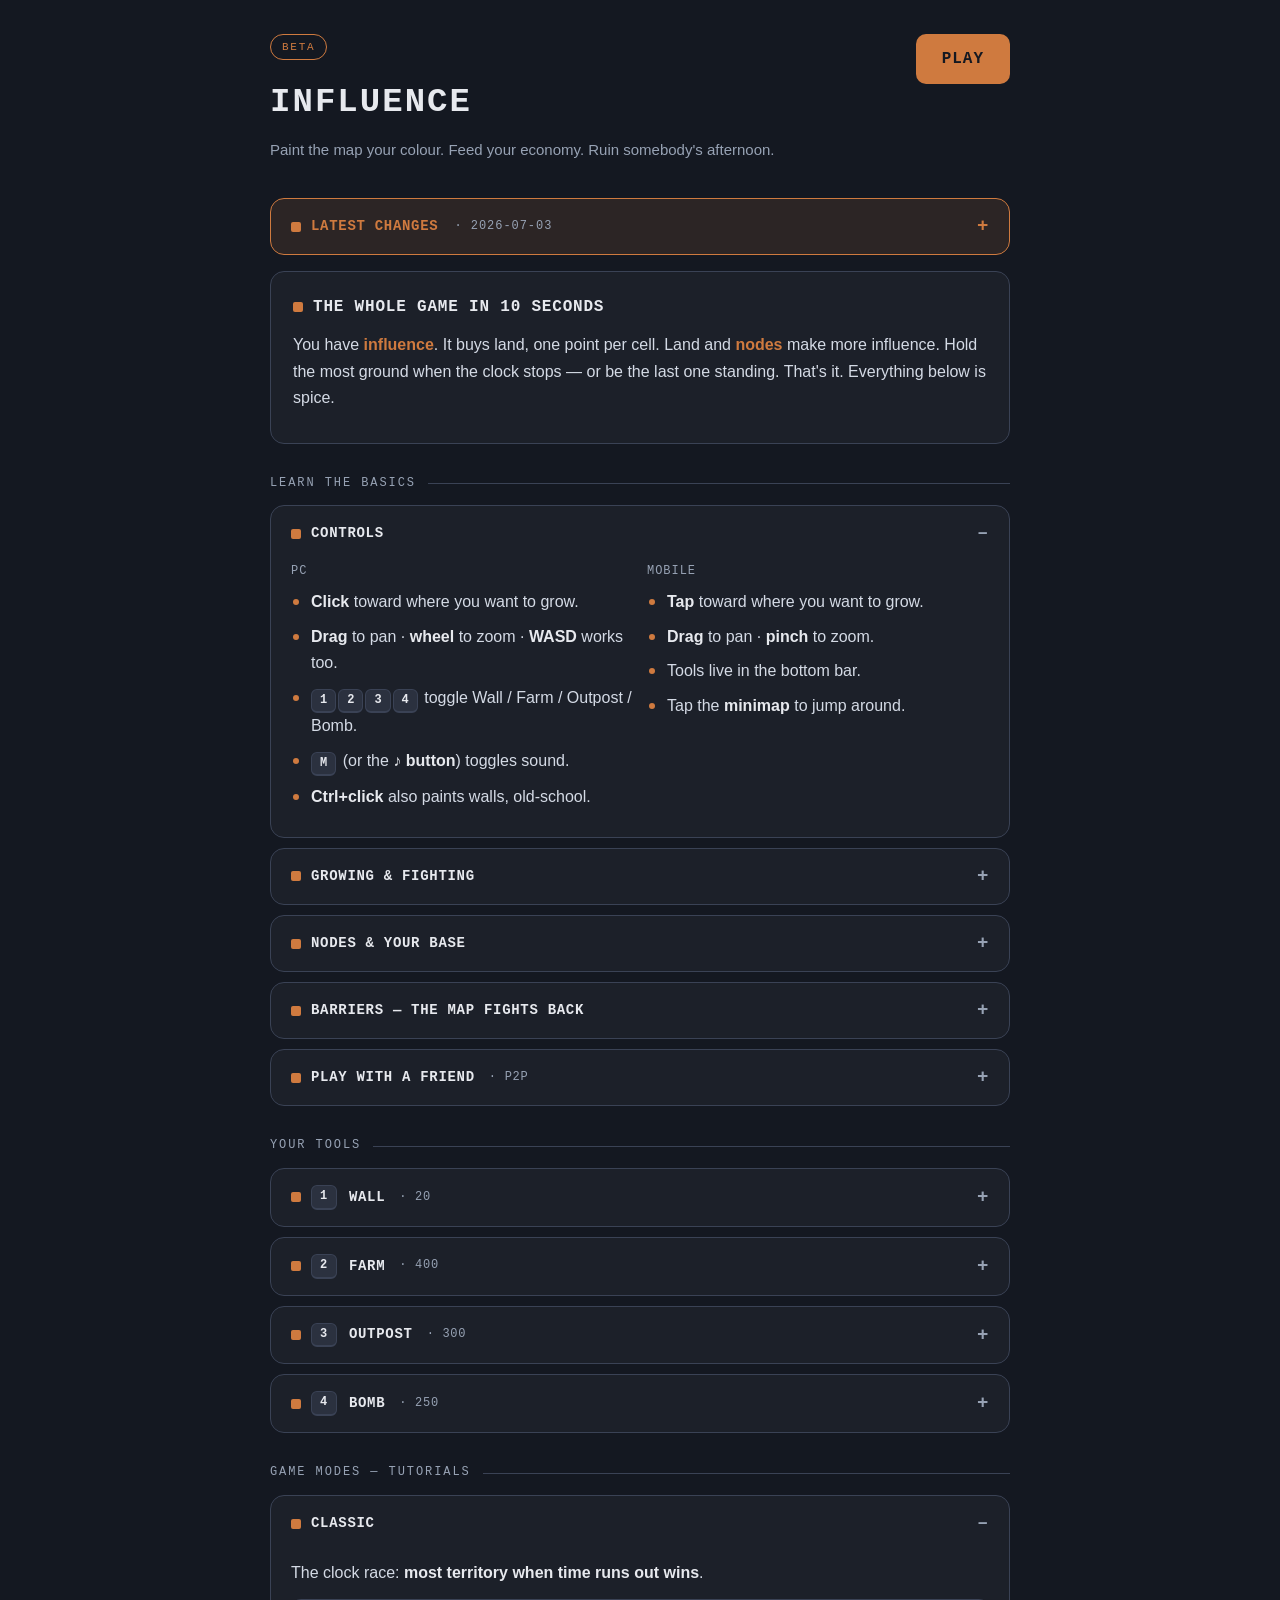
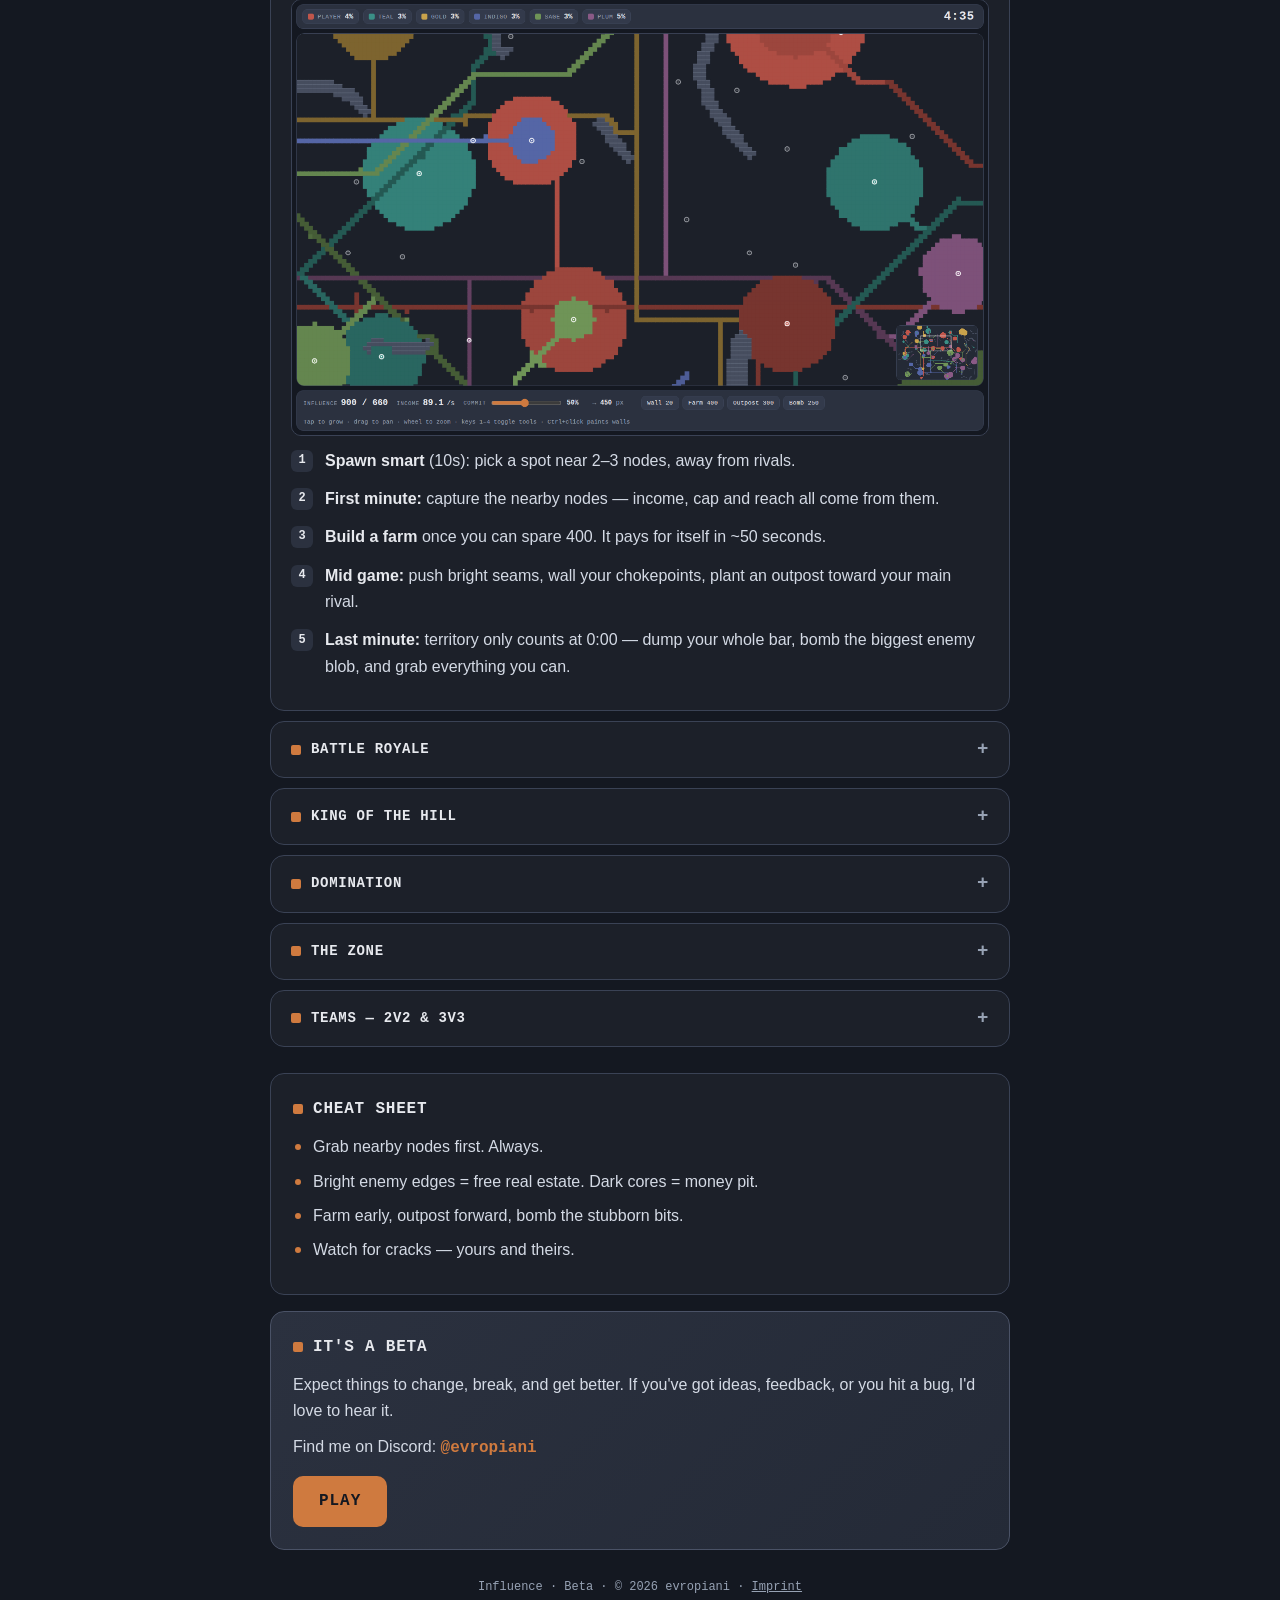
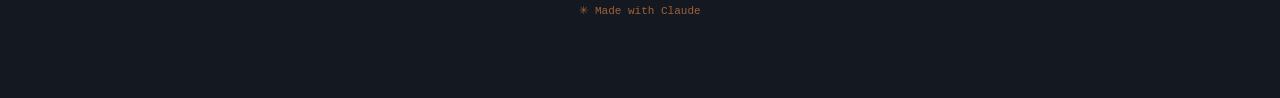
==== index.html @ 031a7deb "Add peer-to-peer multiplayer for friend matches Two humans in one match, plus bots. Raw WebRTC DataC" ====
<!DOCTYPE html>
<html lang="en">
<head>
<meta charset="UTF-8">
<meta name="viewport" content="width=device-width, initial-scale=1.0">
<link rel="icon" type="image/svg+xml" href="favicon.svg">
<title>Influence — How to Play</title>
<style>
  :root{
    --bg:#141821;--card:#1c2029;--panel:#2b313f;--line:#3a4255;
    --ink:#e7e9ee;--muted:#97a2b4;--accent:#cf7a3f;
    --mono:ui-monospace,"SF Mono","Cascadia Mono",Menlo,Consolas,monospace;
    --sans:-apple-system,BlinkMacSystemFont,"Segoe UI",Roboto,Helvetica,Arial,sans-serif;
  }
  *{box-sizing:border-box;margin:0;padding:0}
  body{background:var(--bg);color:var(--ink);font-family:var(--sans);line-height:1.65;
    -webkit-font-smoothing:antialiased;padding:32px 18px 80px}
  .wrap{max-width:740px;margin:0 auto}

  header{margin-bottom:26px;display:flex;align-items:flex-start;justify-content:space-between;gap:16px;flex-wrap:wrap}
  header a.play{margin-top:2px}
  .badge{display:inline-block;font-family:var(--mono);font-size:11px;letter-spacing:.16em;text-transform:uppercase;
    color:var(--accent);border:1px solid var(--accent);border-radius:20px;padding:3px 11px;margin-bottom:14px}
  h1{font-family:var(--mono);font-size:34px;font-weight:800;letter-spacing:.06em;text-transform:uppercase}
  .tag{color:var(--muted);font-size:15px;margin-top:8px}

  section{background:var(--card);border:1px solid var(--line);border-radius:14px;padding:22px 22px;margin-bottom:16px}
  h2{font-family:var(--mono);font-size:16px;letter-spacing:.05em;text-transform:uppercase;margin-bottom:12px;
    display:flex;align-items:center;gap:10px}
  h2::before{content:"";width:10px;height:10px;border-radius:2px;background:var(--accent);flex:none}
  p{color:#d4dae5;margin:9px 0}
  p.lead{font-size:16px}
  b{color:var(--ink);font-weight:600}
  .accent{color:var(--accent);font-weight:600}

  ul{list-style:none;margin:8px 0}
  li{position:relative;padding-left:20px;margin:8px 0;color:#d4dae5}
  li::before{content:"";position:absolute;left:2px;top:10px;width:6px;height:6px;border-radius:50%;background:var(--accent)}
  ol.steps{counter-reset:s;list-style:none;margin:8px 0}
  .steps li{padding-left:34px;margin:12px 0}
  .steps li::before{counter-increment:s;content:counter(s);top:2px;left:0;width:22px;height:22px;border-radius:6px;
    background:var(--panel);color:var(--ink);font-family:var(--mono);font-size:12px;font-weight:700;
    display:flex;align-items:center;justify-content:center}

  .kbd{display:inline-block;font-family:var(--mono);font-size:12px;font-weight:700;color:var(--ink);
    background:var(--panel);border:1px solid var(--line);border-bottom-width:2px;border-radius:6px;
    padding:1px 8px;margin-right:2px;vertical-align:baseline}

  .cat{font-family:var(--mono);font-size:12px;letter-spacing:.16em;text-transform:uppercase;color:var(--muted);
    margin:30px 0 12px;display:flex;align-items:center;gap:12px}
  .cat::after{content:"";flex:1;height:1px;background:var(--line)}

  details.acc{background:var(--card);border:1px solid var(--line);border-radius:14px;margin-bottom:10px}
  details.acc summary{cursor:pointer;list-style:none;display:flex;align-items:center;gap:10px;padding:16px 20px;
    font-family:var(--mono);font-size:14px;letter-spacing:.05em;text-transform:uppercase;font-weight:700;user-select:none}
  details.acc summary::-webkit-details-marker{display:none}
  details.acc summary::before{content:"";width:10px;height:10px;border-radius:2px;background:var(--accent);flex:none}
  details.acc summary .cost{color:var(--muted);font-weight:400;font-size:12px;margin-left:4px}
  details.acc summary::after{content:"+";margin-left:auto;color:var(--muted);font-size:19px;line-height:1;flex:none}
  details.acc[open] summary::after{content:"–"}
  details.acc summary:hover{color:var(--accent)}
  details.acc .inner{padding:0 20px 18px}
  details.latest{background:rgba(207,122,63,.13);border:1px solid var(--accent);margin-bottom:16px}
  details.latest summary{color:var(--accent)}
  details.latest summary::after{color:var(--accent)}
  details.latest .when{color:var(--muted);font-weight:400;font-size:12px;letter-spacing:.08em;margin-left:6px}
  a.cl{color:var(--accent);font-family:var(--mono);font-size:12px;font-weight:700;text-decoration:none}
  a.cl:hover{text-decoration:underline}

  img.shot{width:100%;border-radius:10px;border:1px solid var(--line);margin:12px 0 4px;display:block}
  .caption{font-size:12px;color:var(--muted);margin:4px 0 8px;font-family:var(--mono)}

  .two{display:grid;grid-template-columns:1fr 1fr;gap:14px}
  .sub{font-family:var(--mono);font-size:12px;letter-spacing:.08em;text-transform:uppercase;color:var(--muted);margin-bottom:6px}
  @media (max-width:560px){ .two{grid-template-columns:1fr} h1{font-size:26px} }

  .swatches{display:flex;gap:16px;flex-wrap:wrap;margin:12px 0 4px}
  .demo{display:flex;align-items:center;gap:10px}
  .box{width:34px;height:34px;border-radius:6px;border:1px solid rgba(255,255,255,.15)}
  .demo .t{font-size:13px}.demo .t small{display:block;color:var(--muted);font-size:11px}

  .node{width:20px;height:20px;border-radius:50%;display:inline-block;vertical-align:middle;border:2px solid rgba(255,255,255,.85);
    background:radial-gradient(circle,#fff 22%,transparent 24%),#3a8f86}

  .contact{background:linear-gradient(135deg,#2b313f,#242a37);border-color:#4a5266}
  .discord{font-family:var(--mono);color:var(--accent);font-weight:700}
  .discord a {text-decoration: none;color: inherit;}
  a.play{display:inline-block;font-family:var(--mono);font-weight:700;letter-spacing:.06em;text-transform:uppercase;
    text-decoration:none;color:#141821;background:var(--accent);border-radius:10px;padding:12px 26px;margin-top:6px}
  a.play:hover{filter:brightness(1.08)}
  footer{color:var(--muted);font-size:12px;text-align:center;margin-top:28px;font-family:var(--mono)}
  footer a{color:var(--muted)} footer a:hover{color:var(--ink)}
  .mwc{color:var(--accent);opacity:.75;font-size:11px;margin-top:5px}
</style>
</head>
<body>
<div class="wrap">
  <header>
    <div>
      <div class="badge">Beta</div>
      <h1>Influence</h1>
      <p class="tag">Paint the map your colour. Feed your economy. Ruin somebody's afternoon.</p>
    </div>
    <a class="play" href="influence.html">Play</a>
  </header>

  <details class="acc latest">
    <summary>Latest changes <span class="when">· 2026-07-03</span></summary>
    <div class="inner">
      <ul>
        <li><b>Play with a friend:</b> P2P multiplayer — host shares an invite code, friend replies with theirs, and you're in the same match (plus bots). No server, no accounts.</li>
        <li><b>New mode — King Of The Hill:</b> a <b>golden zone</b> at the map's center — own more than half of it for <b>60 cumulative seconds</b> to win.</li>
        <li><b>New mode — Domination:</b> no clock, first player to <b>75% of the map</b> wins. Bombs recharge in 5s, farms pay +250, outposts fire every 6s.</li>
        <li><b>Sound is in:</b> ambient menu music and effects for expanding, bombs, wall cracks and breaks, captures, zone alarms and more — all synthesized live, no downloads. Toggle with <span class="kbd">M</span> or the ♪ button.</li>
        <li><b>Bomb fixed:</b> craters now <b>burn for 10 seconds</b> — visible scorched ground the bombed player can't instantly flood back into. You can, though. Bomb, then pour in.</li>
        <li>The "Full changelog" link below now stays on this site.</li>
      </ul>
      <p style="margin-top:10px"><a class="cl" href="changelog.html">Full changelog →</a></p>
    </div>
  </details>

  <section>
    <h2>The whole game in 10 seconds</h2>
    <p class="lead">You have <span class="accent">influence</span>. It buys land, one point per cell. Land and <span class="accent">nodes</span> make more influence. Hold the most ground when the clock stops — or be the last one standing. That's it. Everything below is spice.</p>
  </section>

  <div class="cat">Learn the basics</div>

  <details class="acc" open>
    <summary>Controls</summary>
    <div class="inner">
      <div class="two">
        <div>
          <div class="sub">PC</div>
          <ul>
            <li><b>Click</b> toward where you want to grow.</li>
            <li><b>Drag</b> to pan · <b>wheel</b> to zoom · <b>WASD</b> works too.</li>
            <li><span class="kbd">1</span><span class="kbd">2</span><span class="kbd">3</span><span class="kbd">4</span> toggle Wall / Farm / Outpost / Bomb.</li>
            <li><span class="kbd">M</span> (or the <b>♪ button</b>) toggles sound.</li>
            <li><b>Ctrl+click</b> also paints walls, old-school.</li>
          </ul>
        </div>
        <div>
          <div class="sub">Mobile</div>
          <ul>
            <li><b>Tap</b> toward where you want to grow.</li>
            <li><b>Drag</b> to pan · <b>pinch</b> to zoom.</li>
            <li>Tools live in the bottom bar.</li>
            <li>Tap the <b>minimap</b> to jump around.</li>
          </ul>
        </div>
      </div>
    </div>
  </details>

  <details class="acc">
    <summary>Growing &amp; fighting</summary>
    <div class="inner">
      <p>Empty land costs <b>1</b> influence per cell. Enemy land costs more the longer they've held it:</p>
      <div class="swatches">
        <div class="demo"><span class="box" style="background:#3a8f86"></span><span class="t">Bright<small>fresh · soft · cheap</small></span></div>
        <div class="demo"><span class="box" style="background:#245953"></span><span class="t">Dark<small>dug in · tough · pricey</small></span></div>
      </div>
      <p>The <b>Commit slider</b> sets how hard each tap swings — low for careful pokes, high to throw everything at one push.</p>
      <p>Hit the <span class="accent">bright seams</span>, don't grind into dark cores. And pushing far from your nodes costs extra — capture your way forward instead of lunging across the map.</p>
    </div>
  </details>

  <details class="acc">
    <summary>Nodes &amp; your base</summary>
    <div class="inner">
      <p><span class="node"></span> Nodes are the ringed dots on the map. Grow over one to capture it. Each node pays you influence, raises your <b>cap</b>, and extends how far you can push cheaply. Stealing an enemy's node pays a <span class="accent">fat bonus</span> and starves them.</p>
      <p>The <b>star</b> is your base. Lose it and your income drops <span class="accent">30%</span>. To rebuild: fully entrench a node (it'll glow), tap it, pay <span class="accent">300</span>. Back in business.</p>
    </div>
  </details>

  <details class="acc">
    <summary>Barriers — the map fights back</summary>
    <div class="inner">
      <p>Grey <b>rock barriers</b> carve up the map — you can't own them or cross them, so armies flow around like water. New barriers keep forming <b>mid-round</b>. A lane that's open now might not stay open. Plan accordingly.</p>
    </div>
  </details>

  <details class="acc">
    <summary>Play with a friend <span class="cost">· P2P</span></summary>
    <div class="inner">
      <p>Two humans, one match — plus as many bots as you like. Your browsers connect <b>directly to each other</b> (peer-to-peer); there's no server and no account. You just swap two codes once, over any chat app.</p>
      <ol class="steps">
        <li><b>Host:</b> on the start screen, press <b>Host</b> under "Play with a friend". An <b>invite code</b> appears — copy it and send it to your friend (WhatsApp, Discord, anything).</li>
        <li><b>Friend:</b> press <b>Join</b>, paste the invite code, press <b>Connect</b>. A <b>reply code</b> appears — send that back to the host.</li>
        <li><b>Host:</b> paste the reply code and press <b>Connect</b>. You'll both see "connected".</li>
        <li><b>Host</b> picks the mode, difficulty and bot count, then presses <b>Start</b> — the match begins for both of you. You each pick your own spawn.</li>
        <li>Play as normal — expand, wall, build, bomb. After the round, the host presses <b>Play again</b> to rematch without reconnecting.</li>
      </ol>
      <p class="caption">The codes are long — that's normal, send the whole thing. Works on most home networks; some strict corporate/mobile networks can block direct connections. Teams mode isn't available with a friend yet.</p>
    </div>
  </details>

  <div class="cat">Your tools</div>

  <details class="acc">
    <summary><span class="kbd">1</span> Wall <span class="cost">· 20</span></summary>
    <div class="inner">
      <p>A wall has <span class="accent">25 durability</span>. Attackers must chip through it before they can take the cell — every point of influence they throw at it knocks off a point of durability, and the damage shows as <b>cracks</b>.</p>
      <img class="shot" src="screenshots/wall.png" alt="Wall line showing crack progression from intact to nearly broken" loading="lazy">
      <p class="caption">Top walls: fresh. Bottom walls: one hit from crumbling.</p>
      <ol class="steps">
        <li>Press <span class="kbd">1</span> (or hold <b>Ctrl</b>) and click cells inside your territory to paint walls.</li>
        <li>Wall the <b>chokepoints</b> — gaps between barriers, the ring around your base and farms. Don't wall everything; 20 each adds up.</li>
        <li>Watch for cracks on your own walls and re-wall behind them before they break.</li>
      </ol>
    </div>
  </details>

  <details class="acc">
    <summary><span class="kbd">2</span> Farm <span class="cost">· 400</span></summary>
    <div class="inner">
      <p>Pays <span class="accent">+120 influence every 15s</span> and raises your influence cap by 40. It pays for itself in under a minute — the earlier you build it, the more it prints.</p>
      <img class="shot" src="screenshots/farm.png" alt="A farm built inside friendly territory near the base" loading="lazy">
      <ol class="steps">
        <li>Press <span class="kbd">2</span>, then click a cell <b>deep inside</b> your territory.</li>
        <li>Build the first one as soon as you can spare 400 without stalling your expansion.</li>
        <li>Protect it — if the cell is captured, bombed or crushed, the farm is gone.</li>
      </ol>
    </div>
  </details>

  <details class="acc">
    <summary><span class="kbd">3</span> Outpost <span class="cost">· 300</span></summary>
    <div class="inner">
      <p>Every 12 seconds it claims up to <span class="accent">40 cells</span> around itself, <b>preferring enemy land</b>, leaving a defended beachhead and softening nearby entrenchment. It's also a <b>forward supply point</b>: you can expand (and bomb) cheaply around it, the same as around a node.</p>
      <img class="shot" src="screenshots/outpost.png" alt="An outpost at the frontier splashing captured cells into enemy territory" loading="lazy">
      <p class="caption">The triangle is the outpost — see the red splash chewing into teal land.</p>
      <ol class="steps">
        <li>Press <span class="kbd">3</span>, then click a cell <b>at your frontier</b>, facing the enemy.</li>
        <li>Let it grind: it erodes their dark, entrenched cells that would cost you a fortune to take by hand.</li>
        <li>Chain outposts forward to extend your reach across the map.</li>
      </ol>
    </div>
  </details>

  <details class="acc">
    <summary><span class="kbd">4</span> Bomb <span class="cost">· 250</span></summary>
    <div class="inner">
      <p>An aimed strike. Blasts a crater out of enemy territory — their cells, walls and buildings are wiped (nodes survive). Works anywhere <b>within your supply range</b>, on a <span class="accent">25s cooldown</span>. The crater <b>burns for 10 seconds</b>: the player you hit can't take it back while it's scorched, but <b>you can</b> — bomb, then pour in.</p>
      <img class="shot" src="screenshots/bomb.png" alt="Aiming reticle of a bomb hovering over enemy territory" loading="lazy">
      <p class="caption">Orange ring = valid target. Red ring = out of range or still recharging.</p>
      <ol class="steps">
        <li>Press <span class="kbd">4</span> — a reticle follows your cursor.</li>
        <li>Aim at a <b>dark, dug-in blob</b> or a farm cluster and click. The crater is neutral ground: cheap to walk into.</li>
        <li>Outposts extend your supply range — an outpost + bomb combo reaches deep behind enemy lines.</li>
      </ol>
    </div>
  </details>

  <div class="cat">Game modes — tutorials</div>

  <details class="acc" open>
    <summary>Classic</summary>
    <div class="inner">
      <p>The clock race: <b>most territory when time runs out wins</b>.</p>
      <img class="shot" src="screenshots/gameplay.png" alt="Classic mode: territories colliding around rock barriers" loading="lazy">
      <ol class="steps">
        <li><b>Spawn smart</b> (10s): pick a spot near 2–3 nodes, away from rivals.</li>
        <li><b>First minute:</b> capture the nearby nodes — income, cap and reach all come from them.</li>
        <li><b>Build a farm</b> once you can spare 400. It pays for itself in ~50 seconds.</li>
        <li><b>Mid game:</b> push bright seams, wall your chokepoints, plant an outpost toward your main rival.</li>
        <li><b>Last minute:</b> territory only counts at 0:00 — dump your whole bar, bomb the biggest enemy blob, and grab everything you can.</li>
      </ol>
    </div>
  </details>

  <details class="acc">
    <summary>Battle Royale</summary>
    <div class="inner">
      <p>No clock. <b>Lose all your land and you're out — last one standing wins.</b></p>
      <img class="shot" src="screenshots/royale.png" alt="Battle royale: eliminated players shown greyed out in the scoreboard" loading="lazy">
      <p class="caption">Greyed-out names in the scoreboard are already eliminated.</p>
      <ol class="steps">
        <li><b>Survive first, win later.</b> You can't be voted out of a clock — only starved to zero cells. Don't overextend early.</li>
        <li>Spawn away from the crowd and let the bots maul each other.</li>
        <li>Build a tight economy: nodes, farms, and walls around your core.</li>
        <li>Strike players who just lost a fight — their fresh land is bright and cheap.</li>
        <li>When someone's eliminated, their leftover ground is free real estate. Snowball it.</li>
      </ol>
    </div>
  </details>

  <details class="acc">
    <summary>King Of The Hill</summary>
    <div class="inner">
      <p>One <span class="accent">golden zone</span> in the middle of the map. Own <b>more than half of it</b> and your hold-timer ticks up — <b>60 cumulative seconds wins</b>. Everyone wants the same ground; go get it.</p>
      <img class="shot" src="screenshots/hill.png" alt="King Of The Hill: the golden zone at the map center with players converging" loading="lazy">
      <p class="caption">The dashed gold ring is the hill; the coloured arc around it is the leader's hold progress.</p>
      <ol class="steps">
        <li>The timer is <b>cumulative</b> — getting knocked off the hill pauses your clock, it doesn't reset it. Early pressure is never wasted.</li>
        <li>Don't rush in broke: the hill is poor ground. Grab nearby <b>nodes and a farm</b> first so you can afford the endless fight.</li>
        <li><b>Bomb the hill</b> when an enemy is dug in — the burning crater denies <i>their</i> timer while you move in.</li>
        <li>Wall the approaches on your side; every second an attacker spends chipping is a second you hold.</li>
        <li>Watch the arc around the ring — when someone's colour closes the circle, they win. Gang up on the leader.</li>
      </ol>
    </div>
  </details>

  <details class="acc">
    <summary>Domination</summary>
    <div class="inner">
      <p>A pure race: <b>first player to hold 75% of the map wins</b>. No clock, and everything is turbo-charged — bombs recharge in <span class="accent">5 seconds</span>, farms pay <span class="accent">+250</span>, outposts fire every <span class="accent">6 seconds</span>.</p>
      <img class="shot" src="screenshots/domination.png" alt="Domination: one player snowballing across the map" loading="lazy">
      <ol class="steps">
        <li>Forget careful borders — <b>speed is everything</b>. Grab nodes and drop farms immediately; the boosted payouts snowball fast.</li>
        <li><b>Bomb constantly.</b> At a 5-second cooldown, the bomb is your main weapon, not a special.</li>
        <li>Chain outposts forward — at double speed they chew through enemies while you expand elsewhere.</li>
        <li>Watch the scoreboard percentages: when someone pulls ahead, <b>hit the leader</b>, not your neighbour.</li>
        <li>The race ends the instant anyone touches <span class="accent">75%</span> — don't bank influence you could spend.</li>
      </ol>
    </div>
  </details>

  <details class="acc">
    <summary>The Zone</summary>
    <div class="inner">
      <p>A circular map that <b>collapses five times</b>, two minutes per phase — and never quite toward the middle.</p>
      <img class="shot" src="screenshots/zone.png" alt="The Zone: circular map after the first collapse with the next red ring showing" loading="lazy">
      <p class="caption">Scorched ground outside the circle is gone for good. The red ring is the next safe zone.</p>
      <ol class="steps">
        <li>The <span class="accent">red ring</span> appears <b>20 seconds</b> before each collapse and shows exactly where the map shrinks to.</li>
        <li><b>Crushed nodes are deleted</b> — their income and cap vanish from whoever owns them. Don't build your economy near the edge.</li>
        <li>When the ring appears, <b>move immediately</b>: push territory into the ring, abandon what's outside.</li>
        <li>Getting crushed to zero cells eliminates you, same as royale — the zone kills more players than the players do.</li>
        <li>After the fifth collapse: a <b>60-second final countdown</b> — most ground inside the last circle wins.</li>
      </ol>
    </div>
  </details>

  <details class="acc">
    <summary>Teams — 2v2 &amp; 3v3</summary>
    <div class="inner">
      <p>Bot allies who share <b>your colour</b> against a matched enemy team. <b>Most combined ground wins</b> — or wipe the other team out.</p>
      <img class="shot" src="screenshots/teams.png" alt="3v3 team match: two colour blocks colliding at a frontline" loading="lazy">
      <p class="caption">One colour per team — your allies are literally on your side of the map.</p>
      <ol class="steps">
        <li>Pick <b>2v2</b> or <b>3v3</b> on the start screen (the opponents field is fixed in team play).</li>
        <li><b>You can't hurt teammates</b> — expansion, bombs and outposts all spare them. Push through the gaps they leave.</li>
        <li>Ally nodes and outposts extend <b>your</b> supply range — expanding along your ally's territory lets you strike deep.</li>
        <li>Pincer: split an enemy between you and an ally and eat both flanks at once.</li>
        <li>The result screen scores by <b>team totals</b> — a fed ally wins games too. Don't hog every node.</li>
      </ol>
    </div>
  </details>

  <section style="margin-top:26px">
    <h2>Cheat sheet</h2>
    <ul>
      <li>Grab nearby nodes first. Always.</li>
      <li>Bright enemy edges = free real estate. Dark cores = money pit.</li>
      <li>Farm early, outpost forward, bomb the stubborn bits.</li>
      <li>Watch for cracks — yours and theirs.</li>
    </ul>
  </section>

  <section class="contact">
    <h2>It's a beta</h2>
    <p>Expect things to change, break, and get better. If you've got ideas, feedback, or you hit a bug, I'd love to hear it.</p>
    <p>Find me on Discord: <span class="discord"><a href="https://discord.com/users/319246364246540288/">@evropiani</a></span></p>
    <a class="play" href="influence.html">Play</a>
  </section>

  <footer>Influence · Beta · © 2026 evropiani · <a href="imprint.html">Imprint</a>
    <div class="mwc">✳ Made with Claude</div>
  </footer>
</div>
</body>
</html>
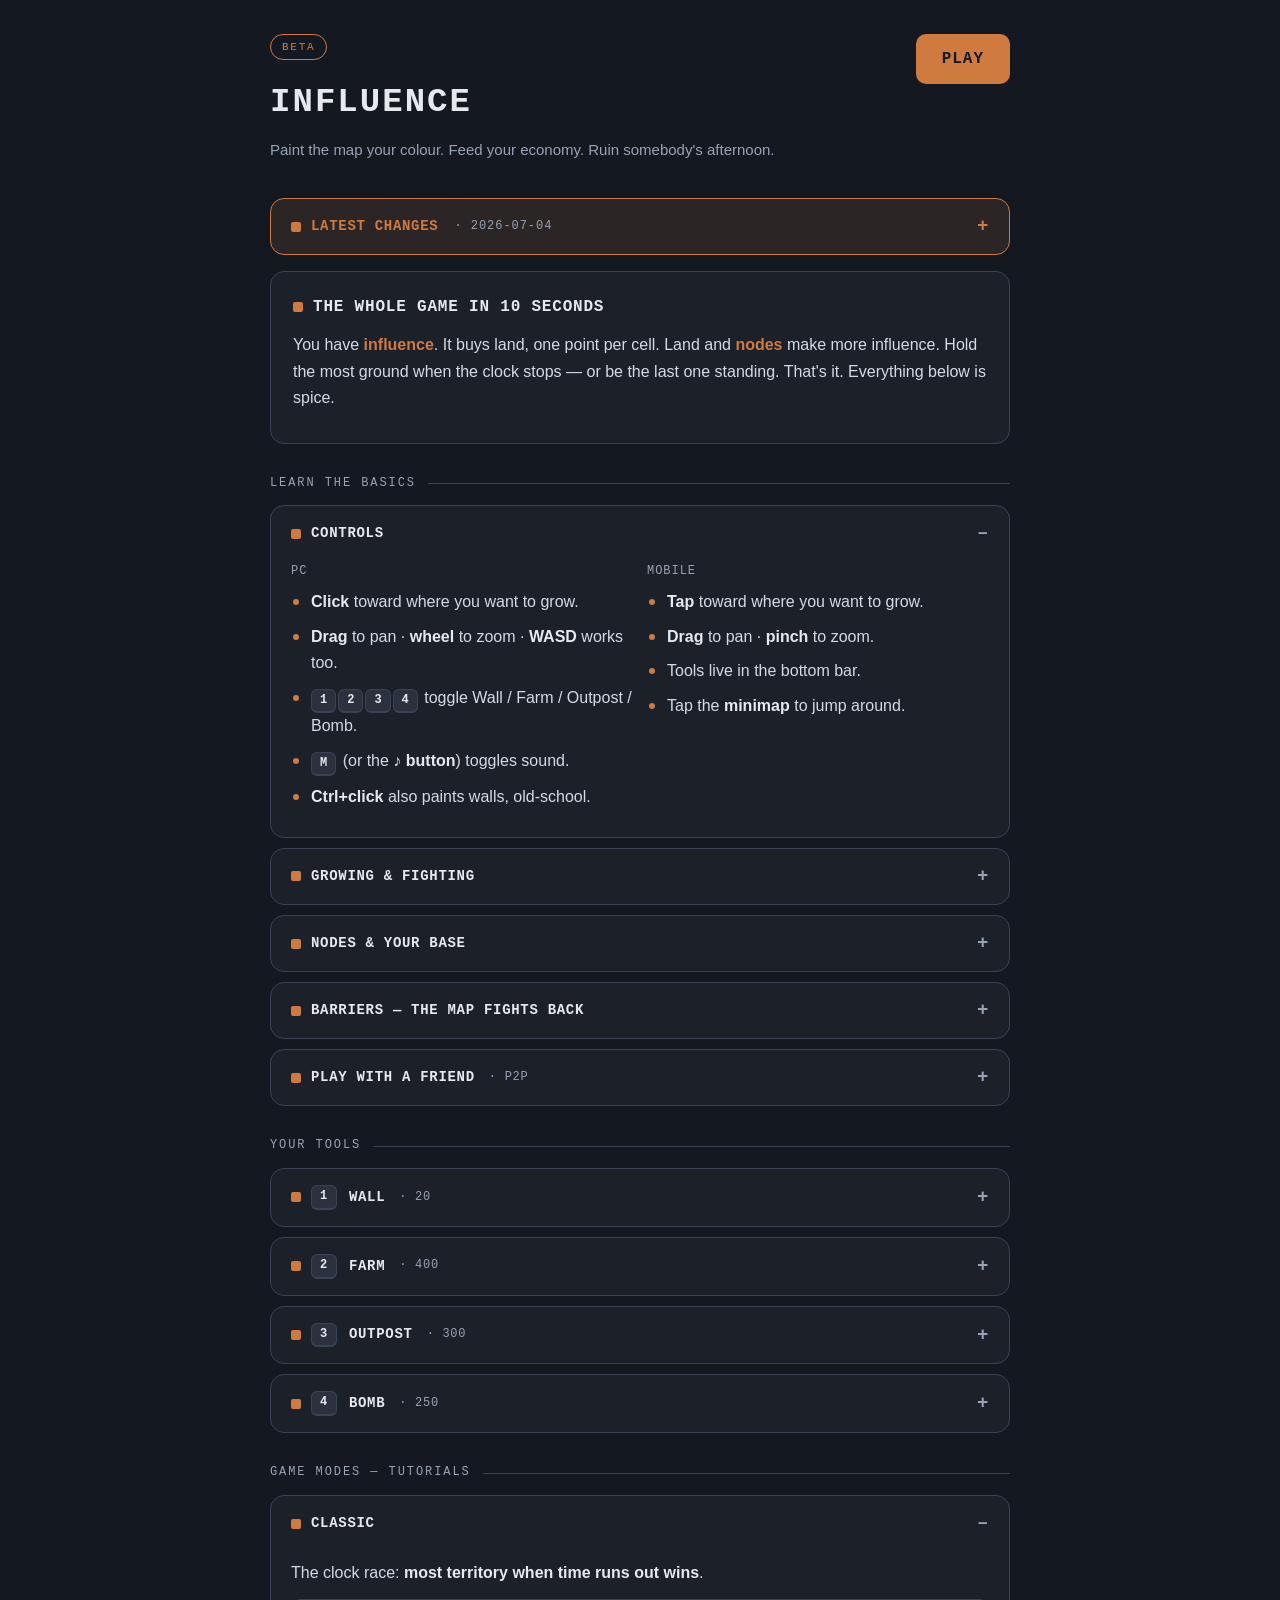
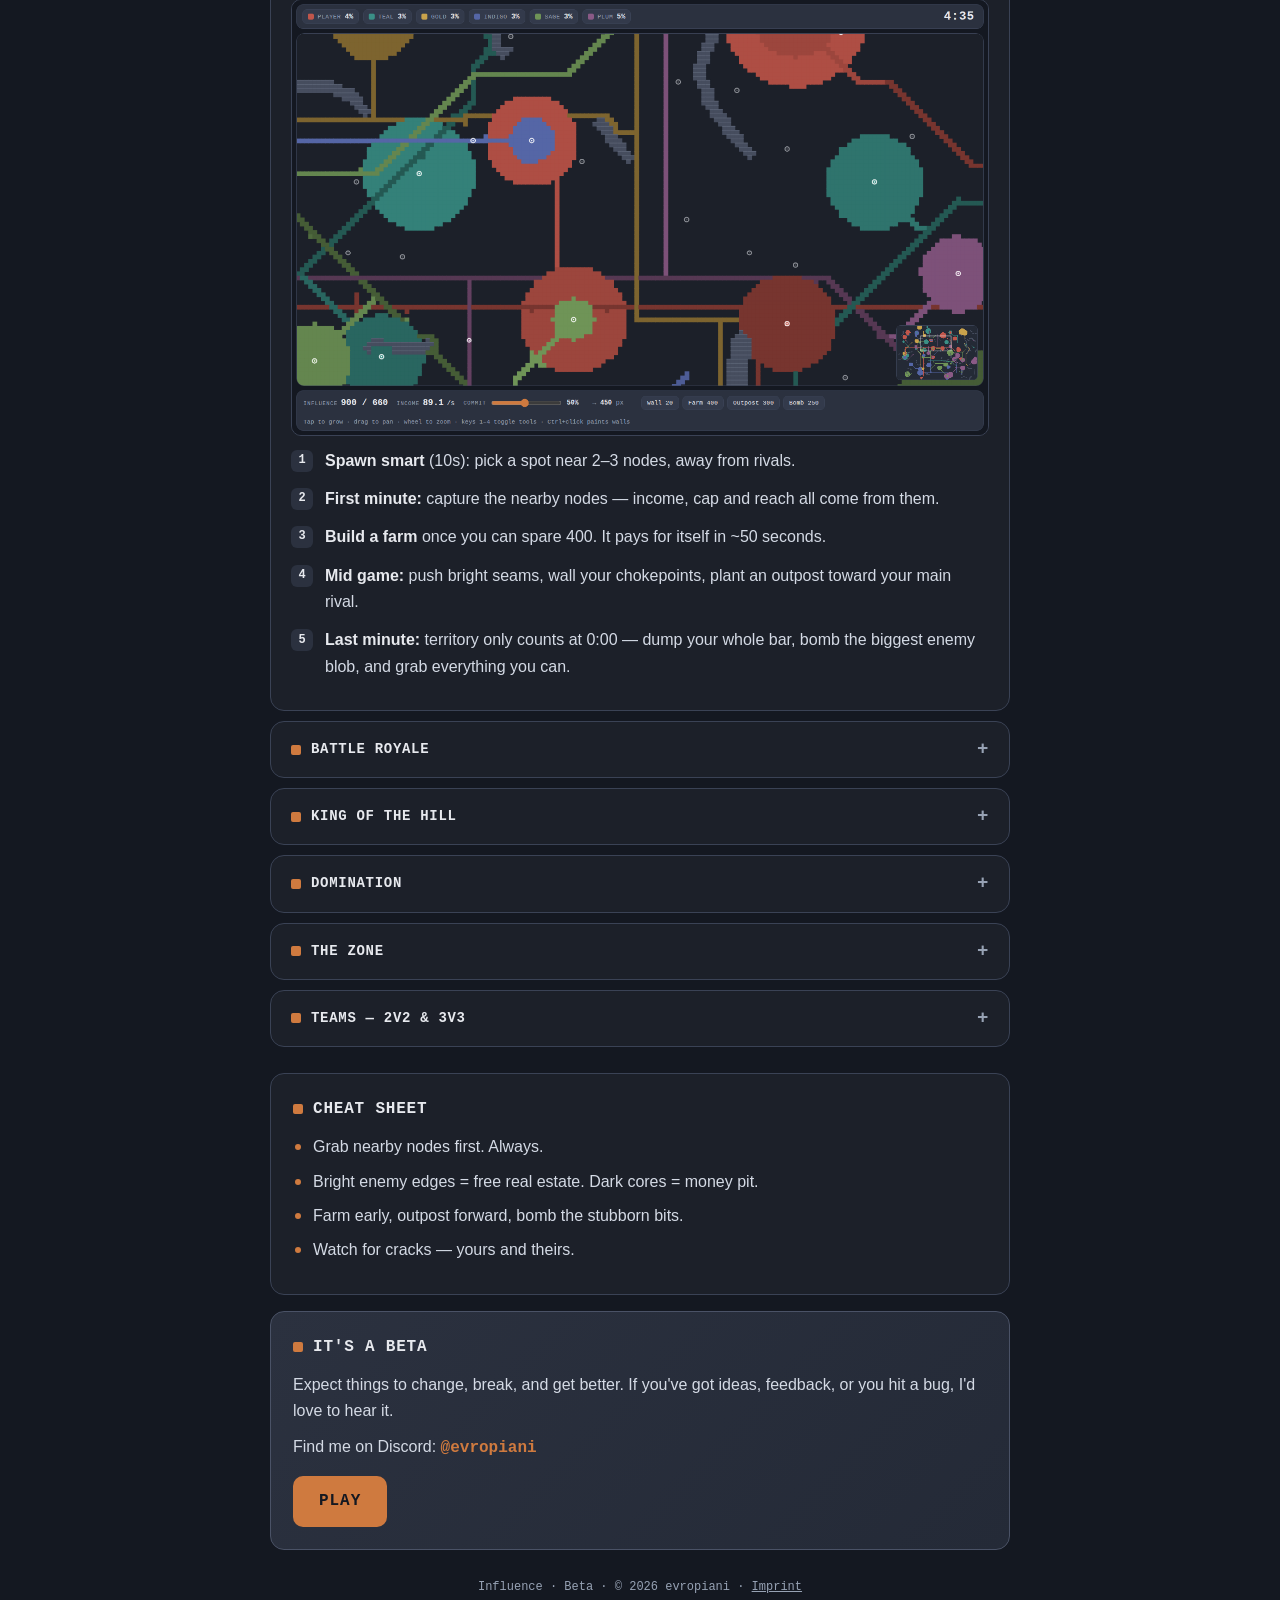
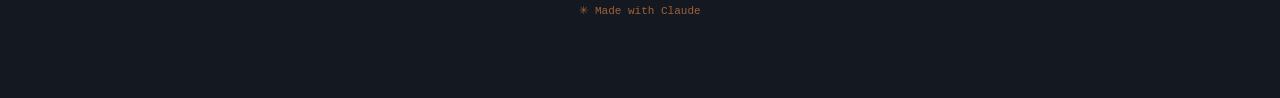
==== commit 3afffd14: "Obfuscate signaling endpoint; shorten invite codes changelog The signaling relay URL is base64-obfus" ====
--- a/index.html
+++ b/index.html
@@ -105,15 +105,10 @@
   </header>
 
   <details class="acc latest">
-    <summary>Latest changes <span class="when">· 2026-07-03</span></summary>
+    <summary>Latest changes <span class="when">· 2026-07-04</span></summary>
     <div class="inner">
       <ul>
-        <li><b>Play with a friend:</b> P2P multiplayer — host shares an invite code, friend replies with theirs, and you're in the same match (plus bots). No server, no accounts.</li>
-        <li><b>New mode — King Of The Hill:</b> a <b>golden zone</b> at the map's center — own more than half of it for <b>60 cumulative seconds</b> to win.</li>
-        <li><b>New mode — Domination:</b> no clock, first player to <b>75% of the map</b> wins. Bombs recharge in 5s, farms pay +250, outposts fire every 6s.</li>
-        <li><b>Sound is in:</b> ambient menu music and effects for expanding, bombs, wall cracks and breaks, captures, zone alarms and more — all synthesized live, no downloads. Toggle with <span class="kbd">M</span> or the ♪ button.</li>
-        <li><b>Bomb fixed:</b> craters now <b>burn for 10 seconds</b> — visible scorched ground the bombed player can't instantly flood back into. You can, though. Bomb, then pour in.</li>
-        <li>The "Full changelog" link below now stays on this site.</li>
+        <li><b>Invite codes shortened to 6 characters:</b> hosting a friend match now gives a short 6-character code your friend just types in (long codes still work as a fallback).</li>
       </ul>
       <p style="margin-top:10px"><a class="cl" href="changelog.html">Full changelog →</a></p>
     </div>
@@ -184,15 +179,15 @@
   <details class="acc">
     <summary>Play with a friend <span class="cost">· P2P</span></summary>
     <div class="inner">
-      <p>Two humans, one match — plus as many bots as you like. Your browsers connect <b>directly to each other</b> (peer-to-peer); there's no server and no account. You just swap two codes once, over any chat app.</p>
+      <p>Up to <b>4 humans</b> in one match (you + 3 friends) — plus as many bots as you like, <b>or none at all</b> for a pure friend fight. Your browsers connect <b>directly to each other</b> (peer-to-peer); there's no server and no account. You just swap two codes per friend, over any chat app.</p>
       <ol class="steps">
         <li><b>Host:</b> on the start screen, press <b>Host</b> under "Play with a friend". An <b>invite code</b> appears — copy it and send it to your friend (WhatsApp, Discord, anything).</li>
         <li><b>Friend:</b> press <b>Join</b>, paste the invite code, press <b>Connect</b>. A <b>reply code</b> appears — send that back to the host.</li>
-        <li><b>Host:</b> paste the reply code and press <b>Connect</b>. You'll both see "connected".</li>
+        <li><b>Host:</b> paste the reply code and press <b>Connect</b>. You'll both see "connected". Want more players? Press <b>Add Player</b> and repeat with the next one (up to 3).</li>
         <li><b>Host</b> picks the mode, difficulty and bot count, then presses <b>Start</b> — the match begins for both of you. You each pick your own spawn.</li>
         <li>Play as normal — expand, wall, build, bomb. After the round, the host presses <b>Play again</b> to rematch without reconnecting.</li>
       </ol>
-      <p class="caption">The codes are long — that's normal, send the whole thing. Works on most home networks; some strict corporate/mobile networks can block direct connections. Teams mode isn't available with a friend yet.</p>
+      <p class="caption">By default the invite/reply codes are long strings — that's normal, send the whole thing. (There's an optional 6-character-code mode if you set up the tiny Google Apps Script relay in <code>signaling.gs</code>; then friends just type one short code.) If two of you pick the same colour, one gets re-coloured automatically. Works on most home networks; some strict corporate/mobile networks can block direct connections. Teams mode isn't available with friends yet.</p>
     </div>
   </details>
 
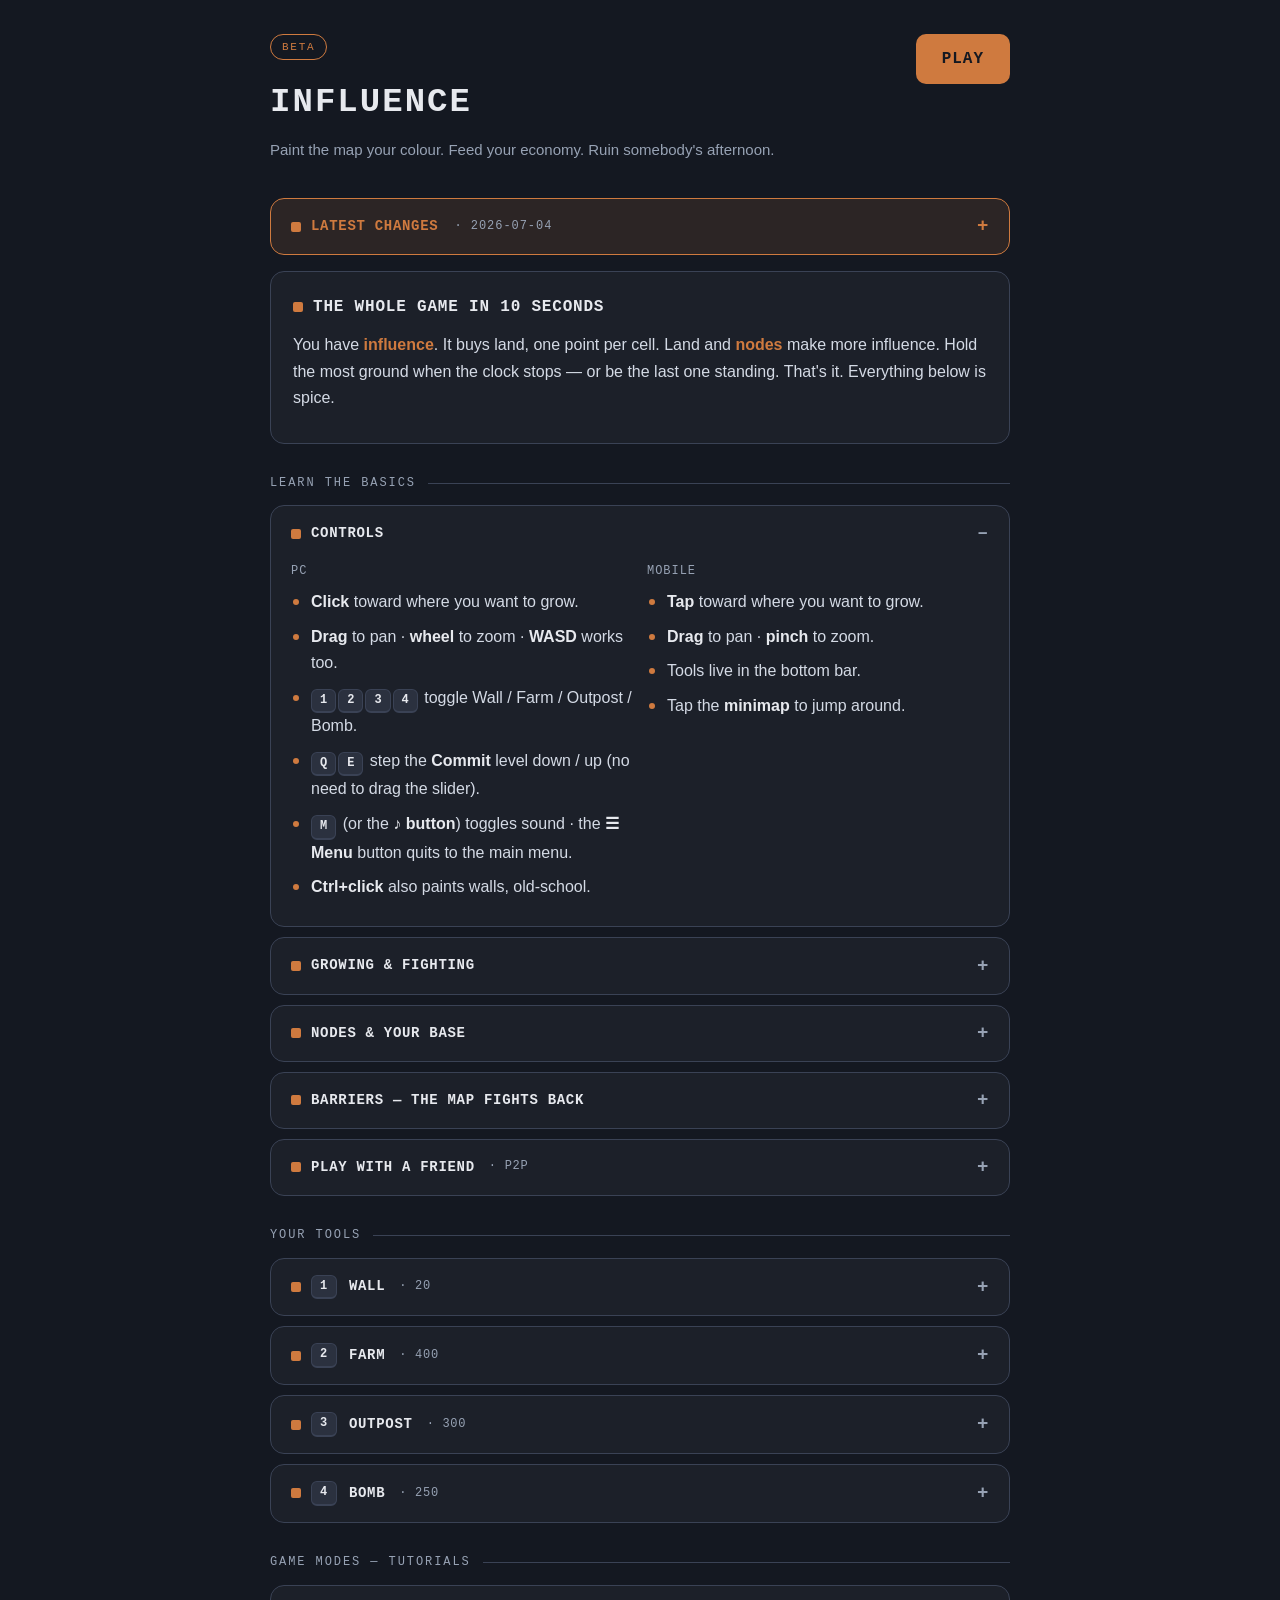
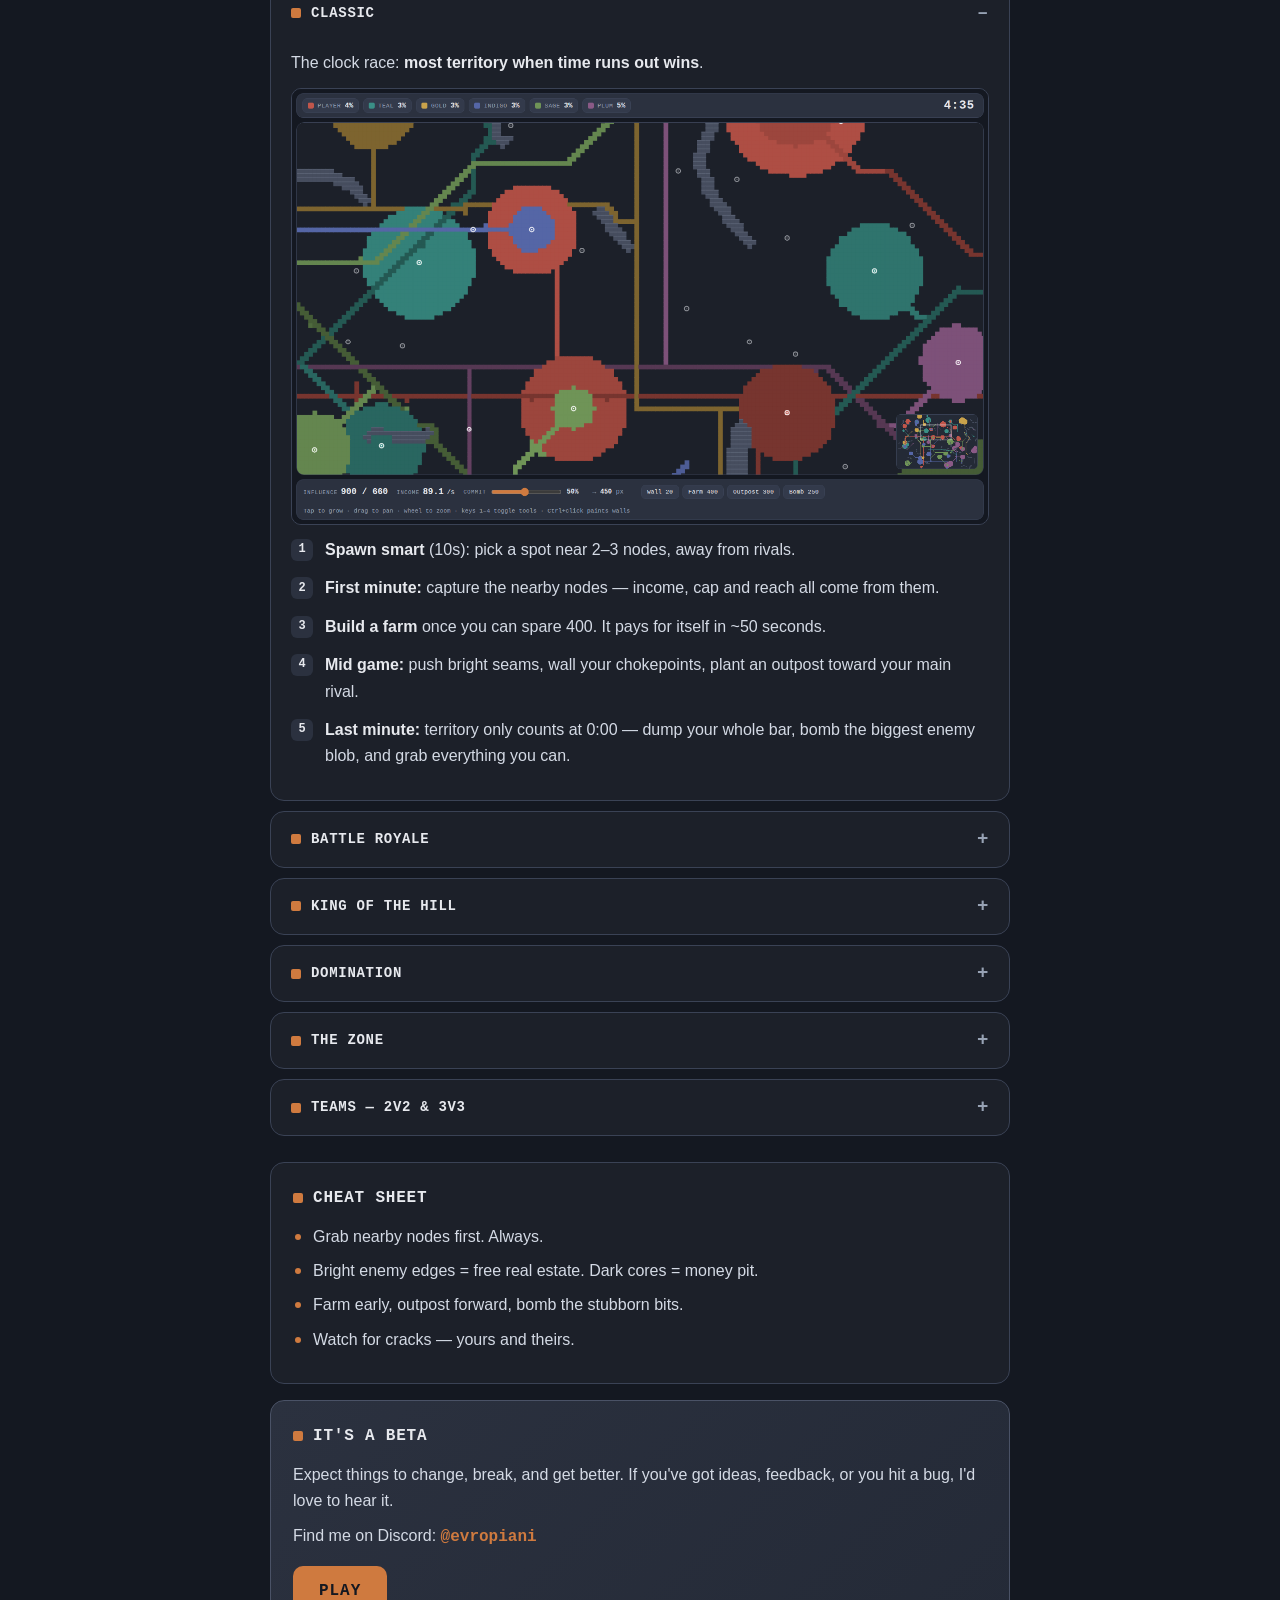
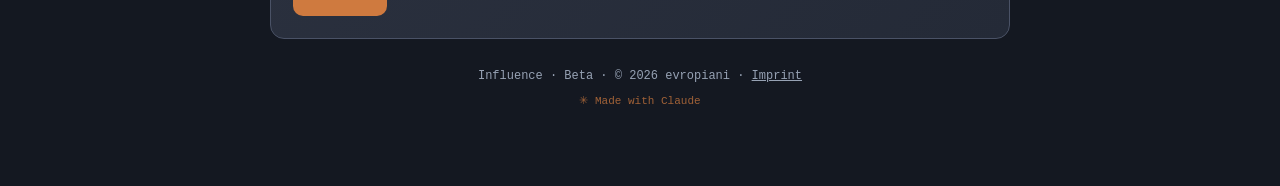
==== commit b1cbf423: "Redesign from the full r/ClaudeAI review: pace, clarity, node economy Works through the whole review" ====
--- a/index.html
+++ b/index.html
@@ -108,6 +108,7 @@
     <summary>Latest changes <span class="when">· 2026-07-04</span></summary>
     <div class="inner">
       <ul>
+        <li><b>Redesign from a detailed player review:</b> <b>far fewer, more meaningful nodes</b>, an <b>anti-snowball</b> rule so a lead can't steamroll on its own, <b>slower/less robotic bots</b>, a <b>calmer, readable opening</b>, clearer <b>bases &amp; countdown</b>, <b>Q/E</b> commit keys and a <b>Menu</b> button — still hard, just fairer to read. Classic is the default; other modes tuck behind "More modes".</li>
         <li><b>Invite codes shortened to 6 characters:</b> hosting a friend match now gives a short 6-character code your friend just types in (long codes still work as a fallback).</li>
       </ul>
       <p style="margin-top:10px"><a class="cl" href="changelog.html">Full changelog →</a></p>
@@ -131,7 +132,8 @@
             <li><b>Click</b> toward where you want to grow.</li>
             <li><b>Drag</b> to pan · <b>wheel</b> to zoom · <b>WASD</b> works too.</li>
             <li><span class="kbd">1</span><span class="kbd">2</span><span class="kbd">3</span><span class="kbd">4</span> toggle Wall / Farm / Outpost / Bomb.</li>
-            <li><span class="kbd">M</span> (or the <b>♪ button</b>) toggles sound.</li>
+            <li><span class="kbd">Q</span><span class="kbd">E</span> step the <b>Commit</b> level down / up (no need to drag the slider).</li>
+            <li><span class="kbd">M</span> (or the <b>♪ button</b>) toggles sound · the <b>☰ Menu</b> button quits to the main menu.</li>
             <li><b>Ctrl+click</b> also paints walls, old-school.</li>
           </ul>
         </div>
@@ -156,8 +158,9 @@
         <div class="demo"><span class="box" style="background:#3a8f86"></span><span class="t">Bright<small>fresh · soft · cheap</small></span></div>
         <div class="demo"><span class="box" style="background:#245953"></span><span class="t">Dark<small>dug in · tough · pricey</small></span></div>
       </div>
-      <p>The <b>Commit slider</b> sets how hard each tap swings — low for careful pokes, high to throw everything at one push.</p>
+      <p>The <b>Commit slider</b> sets how hard each tap swings — low for careful pokes, high to throw everything at one push. Mid-fight, tap <span class="kbd">Q</span>/<span class="kbd">E</span> to step it down/up without reaching for the slider.</p>
       <p>Hit the <span class="accent">bright seams</span>, don't grind into dark cores. And pushing far from your nodes costs extra — capture your way forward instead of lunging across the map.</p>
+      <p>Once you already hold a big chunk of the map, new land costs a bit more per cell — your <b>supply lines are stretched</b>. A commanding lead still wins; it just can't steamroll the whole board on autopilot.</p>
     </div>
   </details>
 
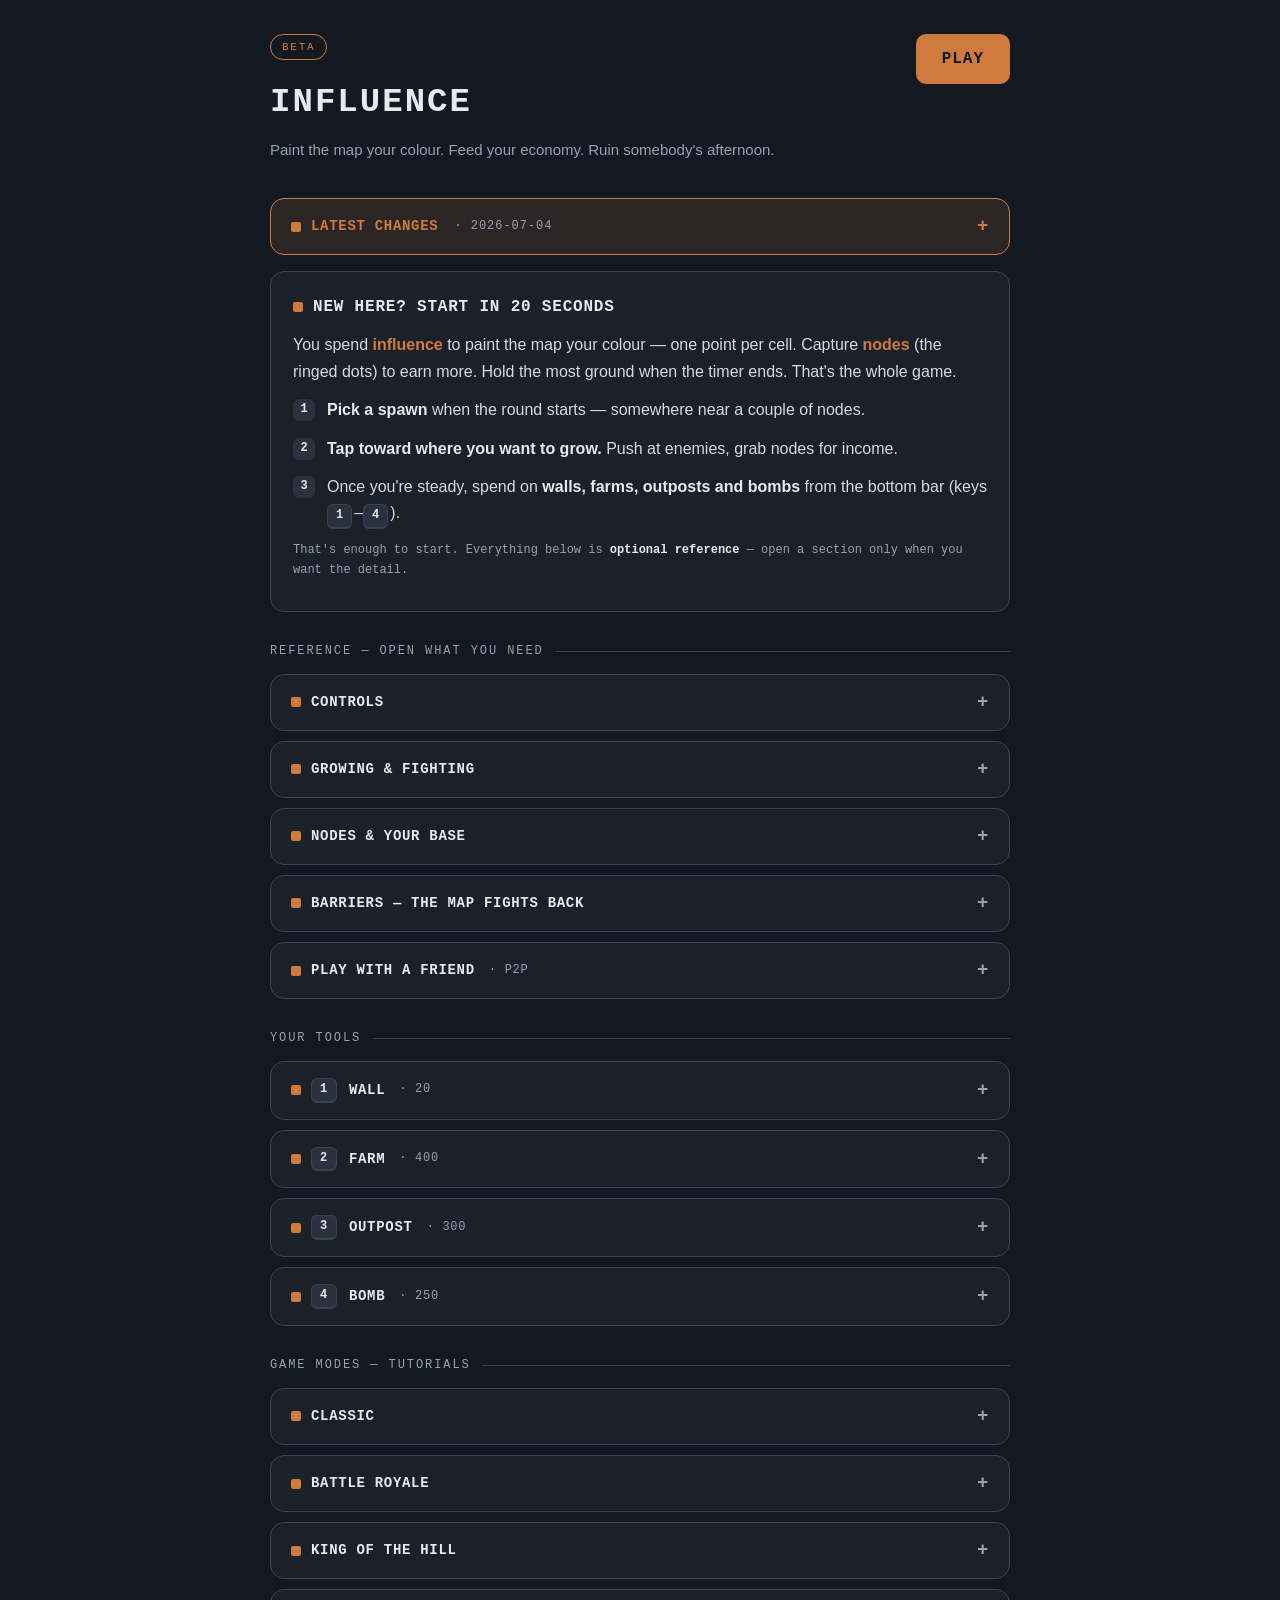
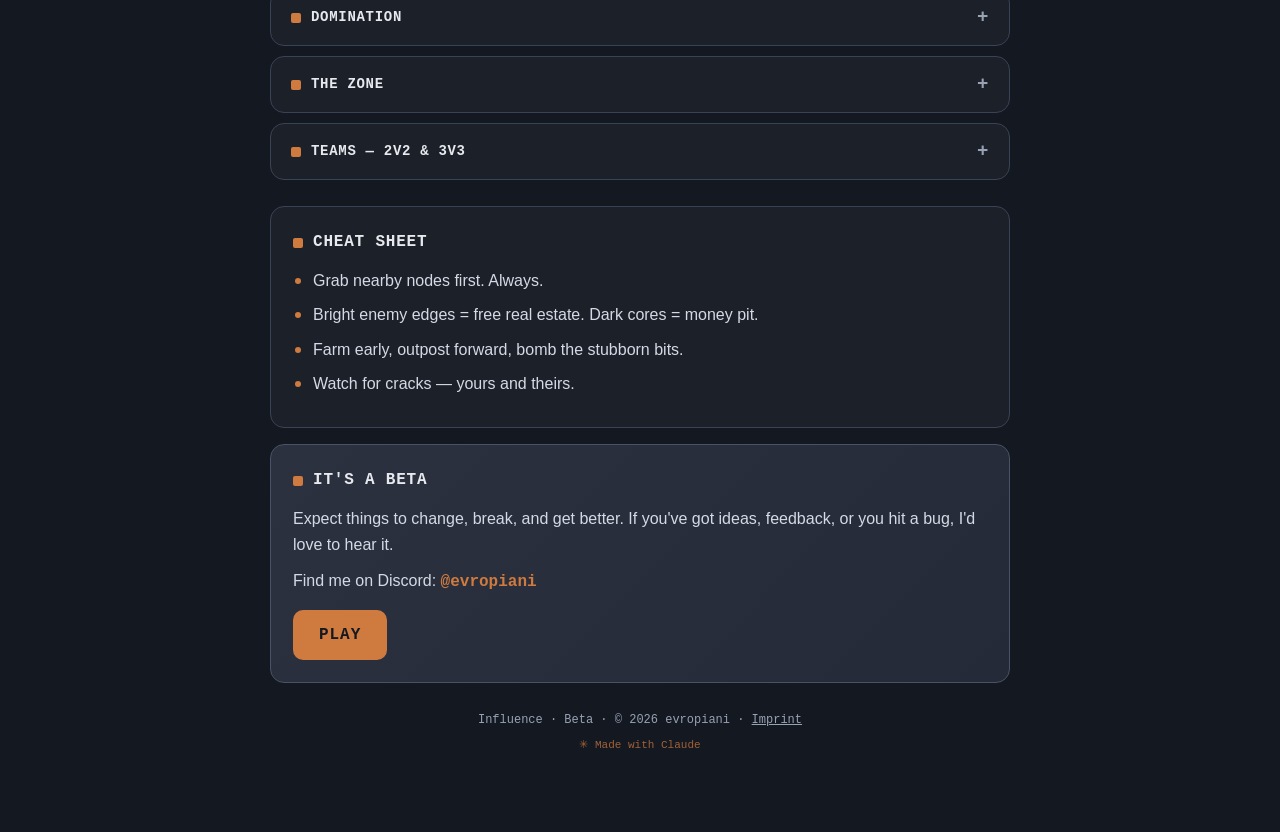
==== commit b8b8b58b: "Follow-up fixes from review pass: cache-bust, rename Commit, simpler how-to, MP toggle - Cache-bust " ====
--- a/index.html
+++ b/index.html
@@ -116,13 +116,19 @@
   </details>
 
   <section>
-    <h2>The whole game in 10 seconds</h2>
-    <p class="lead">You have <span class="accent">influence</span>. It buys land, one point per cell. Land and <span class="accent">nodes</span> make more influence. Hold the most ground when the clock stops — or be the last one standing. That's it. Everything below is spice.</p>
+    <h2>New here? Start in 20 seconds</h2>
+    <p class="lead">You spend <span class="accent">influence</span> to paint the map your colour — one point per cell. Capture <span class="accent">nodes</span> (the ringed dots) to earn more. Hold the most ground when the timer ends. That's the whole game.</p>
+    <ol class="steps">
+      <li><b>Pick a spawn</b> when the round starts — somewhere near a couple of nodes.</li>
+      <li><b>Tap toward where you want to grow.</b> Push at enemies, grab nodes for income.</li>
+      <li>Once you're steady, spend on <b>walls, farms, outposts and bombs</b> from the bottom bar (keys <span class="kbd">1</span>–<span class="kbd">4</span>).</li>
+    </ol>
+    <p class="caption">That's enough to start. Everything below is <b>optional reference</b> — open a section only when you want the detail.</p>
   </section>
 
-  <div class="cat">Learn the basics</div>
-
-  <details class="acc" open>
+  <div class="cat">Reference — open what you need</div>
+
+  <details class="acc">
     <summary>Controls</summary>
     <div class="inner">
       <div class="two">
@@ -132,7 +138,7 @@
             <li><b>Click</b> toward where you want to grow.</li>
             <li><b>Drag</b> to pan · <b>wheel</b> to zoom · <b>WASD</b> works too.</li>
             <li><span class="kbd">1</span><span class="kbd">2</span><span class="kbd">3</span><span class="kbd">4</span> toggle Wall / Farm / Outpost / Bomb.</li>
-            <li><span class="kbd">Q</span><span class="kbd">E</span> step the <b>Commit</b> level down / up (no need to drag the slider).</li>
+            <li><span class="kbd">Q</span><span class="kbd">E</span> step your <b>Influence / click</b> down / up (no need to drag the slider).</li>
             <li><span class="kbd">M</span> (or the <b>♪ button</b>) toggles sound · the <b>☰ Menu</b> button quits to the main menu.</li>
             <li><b>Ctrl+click</b> also paints walls, old-school.</li>
           </ul>
@@ -158,7 +164,7 @@
         <div class="demo"><span class="box" style="background:#3a8f86"></span><span class="t">Bright<small>fresh · soft · cheap</small></span></div>
         <div class="demo"><span class="box" style="background:#245953"></span><span class="t">Dark<small>dug in · tough · pricey</small></span></div>
       </div>
-      <p>The <b>Commit slider</b> sets how hard each tap swings — low for careful pokes, high to throw everything at one push. Mid-fight, tap <span class="kbd">Q</span>/<span class="kbd">E</span> to step it down/up without reaching for the slider.</p>
+      <p>The <b>Influence / click</b> slider sets how much of your influence each tap spends — low for careful pokes, high to throw everything at one push. Mid-fight, tap <span class="kbd">Q</span>/<span class="kbd">E</span> to step it down/up without reaching for the slider.</p>
       <p>Hit the <span class="accent">bright seams</span>, don't grind into dark cores. And pushing far from your nodes costs extra — capture your way forward instead of lunging across the map.</p>
       <p>Once you already hold a big chunk of the map, new land costs a bit more per cell — your <b>supply lines are stretched</b>. A commanding lead still wins; it just can't steamroll the whole board on autopilot.</p>
     </div>
@@ -190,7 +196,7 @@
         <li><b>Host</b> picks the mode, difficulty and bot count, then presses <b>Start</b> — the match begins for both of you. You each pick your own spawn.</li>
         <li>Play as normal — expand, wall, build, bomb. After the round, the host presses <b>Play again</b> to rematch without reconnecting.</li>
       </ol>
-      <p class="caption">By default the invite/reply codes are long strings — that's normal, send the whole thing. (There's an optional 6-character-code mode if you set up the tiny Google Apps Script relay in <code>signaling.gs</code>; then friends just type one short code.) If two of you pick the same colour, one gets re-coloured automatically. Works on most home networks; some strict corporate/mobile networks can block direct connections. Teams mode isn't available with friends yet.</p>
+      <p class="caption">By default the invite/reply codes are long strings — that's normal, send the whole thing. (With the optional signaling relay configured, invites become one short 6-character code instead.) If two of you pick the same colour, one gets re-coloured automatically. Works on most home networks; some strict corporate/mobile networks can block direct connections. Teams mode isn't available with friends yet.</p>
     </div>
   </details>
 
@@ -253,7 +259,7 @@
 
   <div class="cat">Game modes — tutorials</div>
 
-  <details class="acc" open>
+  <details class="acc">
     <summary>Classic</summary>
     <div class="inner">
       <p>The clock race: <b>most territory when time runs out wins</b>.</p>
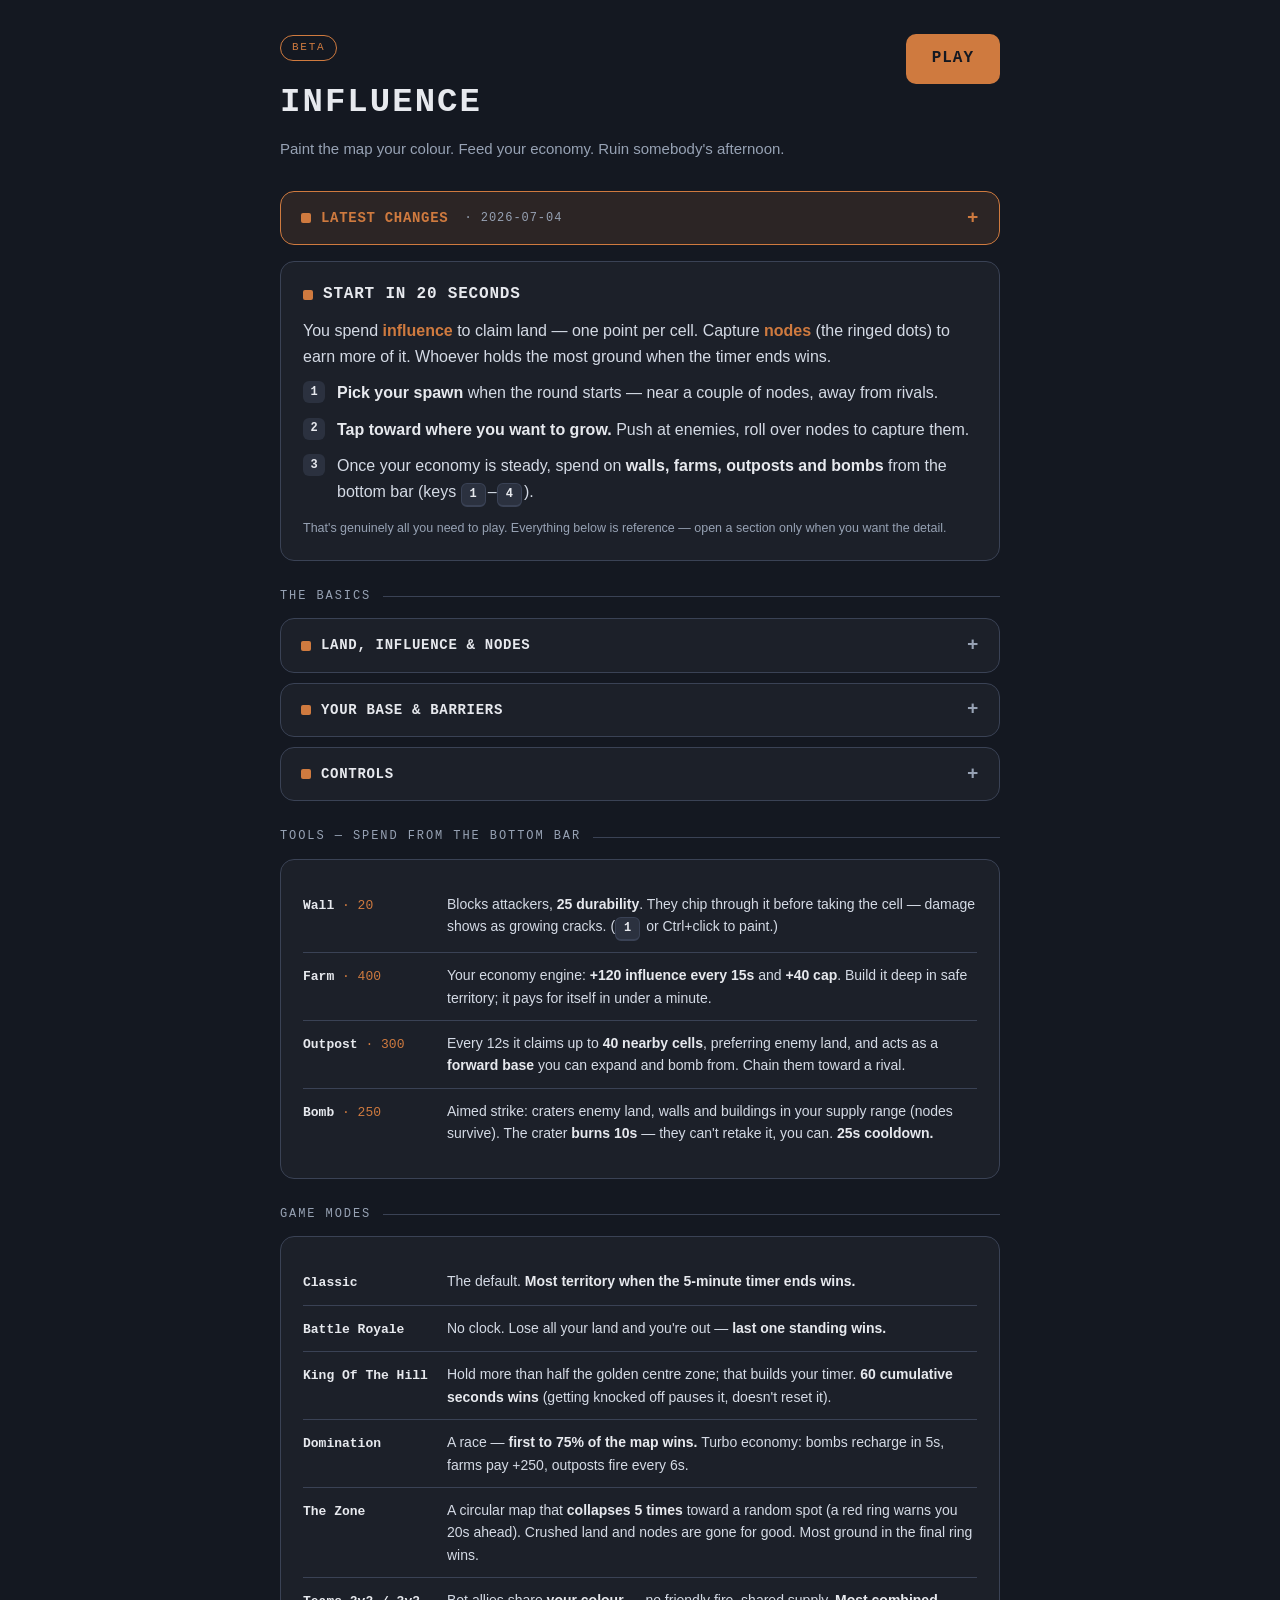
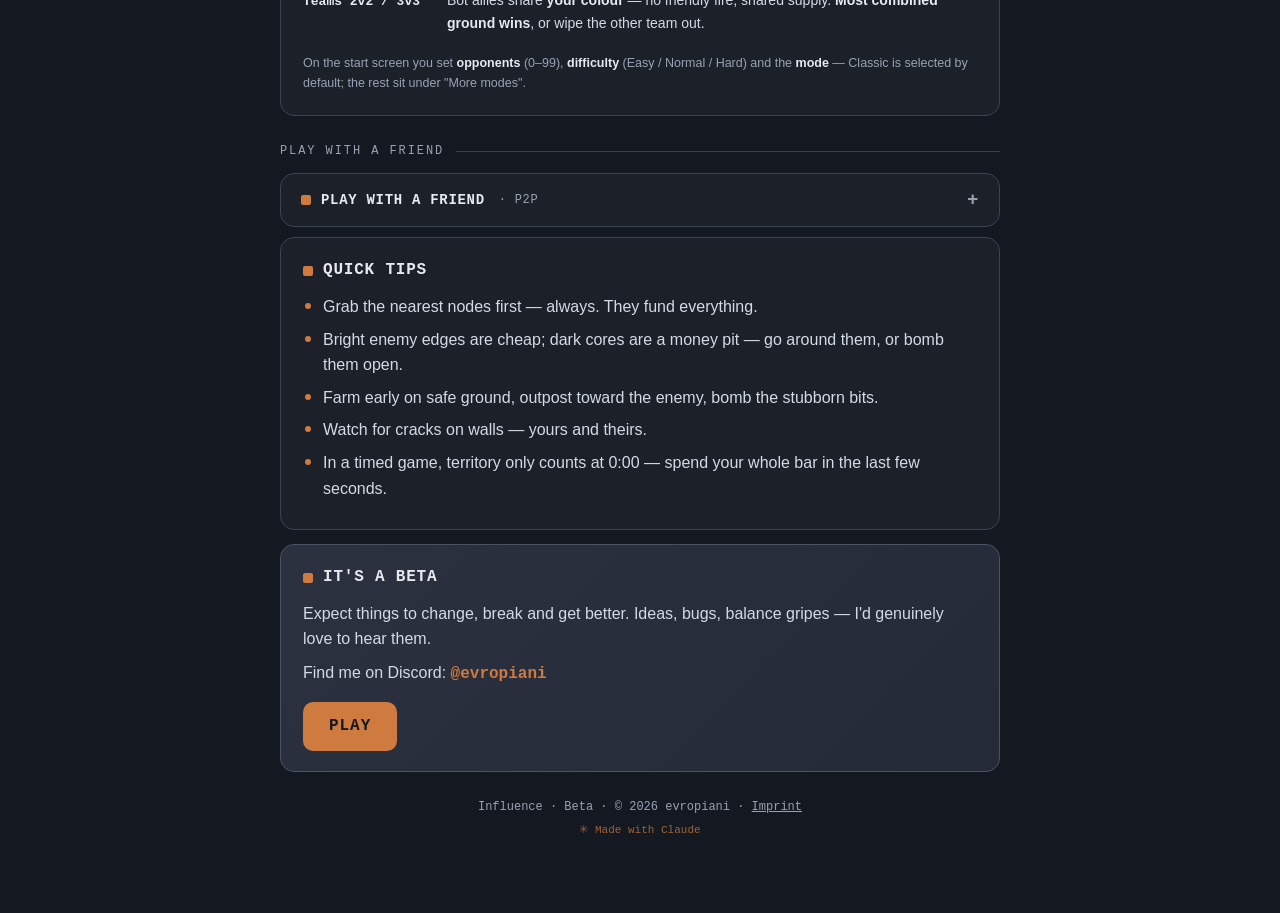
==== commit 9650b6f0: "Rewrite the how-to page: accurate, compact, current Full rewrite of index.html against the actual ga" ====
--- a/index.html
+++ b/index.html
@@ -13,32 +13,32 @@
     --sans:-apple-system,BlinkMacSystemFont,"Segoe UI",Roboto,Helvetica,Arial,sans-serif;
   }
   *{box-sizing:border-box;margin:0;padding:0}
-  body{background:var(--bg);color:var(--ink);font-family:var(--sans);line-height:1.65;
+  body{background:var(--bg);color:var(--ink);font-family:var(--sans);line-height:1.6;
     -webkit-font-smoothing:antialiased;padding:32px 18px 80px}
-  .wrap{max-width:740px;margin:0 auto}
-
-  header{margin-bottom:26px;display:flex;align-items:flex-start;justify-content:space-between;gap:16px;flex-wrap:wrap}
+  .wrap{max-width:720px;margin:0 auto}
+
+  header{margin-bottom:22px;display:flex;align-items:flex-start;justify-content:space-between;gap:16px;flex-wrap:wrap}
   header a.play{margin-top:2px}
   .badge{display:inline-block;font-family:var(--mono);font-size:11px;letter-spacing:.16em;text-transform:uppercase;
     color:var(--accent);border:1px solid var(--accent);border-radius:20px;padding:3px 11px;margin-bottom:14px}
   h1{font-family:var(--mono);font-size:34px;font-weight:800;letter-spacing:.06em;text-transform:uppercase}
   .tag{color:var(--muted);font-size:15px;margin-top:8px}
 
-  section{background:var(--card);border:1px solid var(--line);border-radius:14px;padding:22px 22px;margin-bottom:16px}
-  h2{font-family:var(--mono);font-size:16px;letter-spacing:.05em;text-transform:uppercase;margin-bottom:12px;
+  section{background:var(--card);border:1px solid var(--line);border-radius:14px;padding:20px 22px;margin-bottom:14px}
+  h2{font-family:var(--mono);font-size:16px;letter-spacing:.05em;text-transform:uppercase;margin-bottom:10px;
     display:flex;align-items:center;gap:10px}
   h2::before{content:"";width:10px;height:10px;border-radius:2px;background:var(--accent);flex:none}
-  p{color:#d4dae5;margin:9px 0}
+  p{color:#d4dae5;margin:8px 0}
   p.lead{font-size:16px}
   b{color:var(--ink);font-weight:600}
   .accent{color:var(--accent);font-weight:600}
 
   ul{list-style:none;margin:8px 0}
-  li{position:relative;padding-left:20px;margin:8px 0;color:#d4dae5}
-  li::before{content:"";position:absolute;left:2px;top:10px;width:6px;height:6px;border-radius:50%;background:var(--accent)}
+  li{position:relative;padding-left:20px;margin:7px 0;color:#d4dae5}
+  li::before{content:"";position:absolute;left:2px;top:9px;width:6px;height:6px;border-radius:50%;background:var(--accent)}
   ol.steps{counter-reset:s;list-style:none;margin:8px 0}
-  .steps li{padding-left:34px;margin:12px 0}
-  .steps li::before{counter-increment:s;content:counter(s);top:2px;left:0;width:22px;height:22px;border-radius:6px;
+  .steps li{padding-left:34px;margin:11px 0}
+  .steps li::before{counter-increment:s;content:counter(s);top:1px;left:0;width:22px;height:22px;border-radius:6px;
     background:var(--panel);color:var(--ink);font-family:var(--mono);font-size:12px;font-weight:700;
     display:flex;align-items:center;justify-content:center}
 
@@ -47,11 +47,11 @@
     padding:1px 8px;margin-right:2px;vertical-align:baseline}
 
   .cat{font-family:var(--mono);font-size:12px;letter-spacing:.16em;text-transform:uppercase;color:var(--muted);
-    margin:30px 0 12px;display:flex;align-items:center;gap:12px}
+    margin:26px 0 12px;display:flex;align-items:center;gap:12px}
   .cat::after{content:"";flex:1;height:1px;background:var(--line)}
 
   details.acc{background:var(--card);border:1px solid var(--line);border-radius:14px;margin-bottom:10px}
-  details.acc summary{cursor:pointer;list-style:none;display:flex;align-items:center;gap:10px;padding:16px 20px;
+  details.acc summary{cursor:pointer;list-style:none;display:flex;align-items:center;gap:10px;padding:15px 20px;
     font-family:var(--mono);font-size:14px;letter-spacing:.05em;text-transform:uppercase;font-weight:700;user-select:none}
   details.acc summary::-webkit-details-marker{display:none}
   details.acc summary::before{content:"";width:10px;height:10px;border-radius:2px;background:var(--accent);flex:none}
@@ -67,28 +67,32 @@
   a.cl{color:var(--accent);font-family:var(--mono);font-size:12px;font-weight:700;text-decoration:none}
   a.cl:hover{text-decoration:underline}
 
-  img.shot{width:100%;border-radius:10px;border:1px solid var(--line);margin:12px 0 4px;display:block}
-  .caption{font-size:12px;color:var(--muted);margin:4px 0 8px;font-family:var(--mono)}
-
-  .two{display:grid;grid-template-columns:1fr 1fr;gap:14px}
+  .two{display:grid;grid-template-columns:1fr 1fr;gap:16px}
   .sub{font-family:var(--mono);font-size:12px;letter-spacing:.08em;text-transform:uppercase;color:var(--muted);margin-bottom:6px}
   @media (max-width:560px){ .two{grid-template-columns:1fr} h1{font-size:26px} }
 
-  .swatches{display:flex;gap:16px;flex-wrap:wrap;margin:12px 0 4px}
+  .swatches{display:flex;gap:18px;flex-wrap:wrap;margin:10px 0 4px}
   .demo{display:flex;align-items:center;gap:10px}
-  .box{width:34px;height:34px;border-radius:6px;border:1px solid rgba(255,255,255,.15)}
+  .box{width:30px;height:30px;border-radius:6px;border:1px solid rgba(255,255,255,.15)}
   .demo .t{font-size:13px}.demo .t small{display:block;color:var(--muted);font-size:11px}
-
-  .node{width:20px;height:20px;border-radius:50%;display:inline-block;vertical-align:middle;border:2px solid rgba(255,255,255,.85);
-    background:radial-gradient(circle,#fff 22%,transparent 24%),#3a8f86}
+  .caption{font-size:12.5px;color:var(--muted);margin:8px 0 2px}
+
+  /* compact reference rows for tools & modes */
+  .rows{margin:2px 0}
+  .row{display:flex;gap:16px;padding:11px 0;border-top:1px solid var(--line);align-items:baseline}
+  .row:first-child{border-top:none}
+  .rk{flex:0 0 128px;font-family:var(--mono);font-size:13px;color:var(--ink);font-weight:700}
+  .rk .c{color:var(--accent);font-weight:400}
+  .rv{flex:1;font-size:14px;color:#d4dae5}
+  @media (max-width:560px){ .row{flex-direction:column;gap:3px} .rk{flex-basis:auto} }
 
   .contact{background:linear-gradient(135deg,#2b313f,#242a37);border-color:#4a5266}
   .discord{font-family:var(--mono);color:var(--accent);font-weight:700}
-  .discord a {text-decoration: none;color: inherit;}
+  .discord a{text-decoration:none;color:inherit}
   a.play{display:inline-block;font-family:var(--mono);font-weight:700;letter-spacing:.06em;text-transform:uppercase;
     text-decoration:none;color:#141821;background:var(--accent);border-radius:10px;padding:12px 26px;margin-top:6px}
   a.play:hover{filter:brightness(1.08)}
-  footer{color:var(--muted);font-size:12px;text-align:center;margin-top:28px;font-family:var(--mono)}
+  footer{color:var(--muted);font-size:12px;text-align:center;margin-top:26px;font-family:var(--mono)}
   footer a{color:var(--muted)} footer a:hover{color:var(--ink)}
   .mwc{color:var(--accent);opacity:.75;font-size:11px;margin-top:5px}
 </style>
@@ -108,25 +112,47 @@
     <summary>Latest changes <span class="when">· 2026-07-04</span></summary>
     <div class="inner">
       <ul>
-        <li><b>Redesign from a detailed player review:</b> <b>far fewer, more meaningful nodes</b>, an <b>anti-snowball</b> rule so a lead can't steamroll on its own, <b>slower/less robotic bots</b>, a <b>calmer, readable opening</b>, clearer <b>bases &amp; countdown</b>, <b>Q/E</b> commit keys and a <b>Menu</b> button — still hard, just fairer to read. Classic is the default; other modes tuck behind "More modes".</li>
-        <li><b>Invite codes shortened to 6 characters:</b> hosting a friend match now gives a short 6-character code your friend just types in (long codes still work as a fallback).</li>
+        <li><b>Redesign from player feedback:</b> fewer but more meaningful nodes, an anti-snowball rule so a lead can't steamroll on its own, slower/less robotic bots, a calmer readable opening, clearer bases and countdown, <span class="kbd">Q</span><span class="kbd">E</span> to set influence-per-click, and a Menu button. Still hard — just fairer to read.</li>
+        <li><b>6-character invite codes</b> for friend matches (the old long copy-paste codes still work as a fallback).</li>
       </ul>
       <p style="margin-top:10px"><a class="cl" href="changelog.html">Full changelog →</a></p>
     </div>
   </details>
 
   <section>
-    <h2>New here? Start in 20 seconds</h2>
-    <p class="lead">You spend <span class="accent">influence</span> to paint the map your colour — one point per cell. Capture <span class="accent">nodes</span> (the ringed dots) to earn more. Hold the most ground when the timer ends. That's the whole game.</p>
+    <h2>Start in 20 seconds</h2>
+    <p class="lead">You spend <span class="accent">influence</span> to claim land — one point per cell. Capture <span class="accent">nodes</span> (the ringed dots) to earn more of it. Whoever holds the most ground when the timer ends wins.</p>
     <ol class="steps">
-      <li><b>Pick a spawn</b> when the round starts — somewhere near a couple of nodes.</li>
-      <li><b>Tap toward where you want to grow.</b> Push at enemies, grab nodes for income.</li>
-      <li>Once you're steady, spend on <b>walls, farms, outposts and bombs</b> from the bottom bar (keys <span class="kbd">1</span>–<span class="kbd">4</span>).</li>
+      <li><b>Pick your spawn</b> when the round starts — near a couple of nodes, away from rivals.</li>
+      <li><b>Tap toward where you want to grow.</b> Push at enemies, roll over nodes to capture them.</li>
+      <li>Once your economy is steady, spend on <b>walls, farms, outposts and bombs</b> from the bottom bar (keys <span class="kbd">1</span>–<span class="kbd">4</span>).</li>
     </ol>
-    <p class="caption">That's enough to start. Everything below is <b>optional reference</b> — open a section only when you want the detail.</p>
-  </section>
-
-  <div class="cat">Reference — open what you need</div>
+    <p class="caption">That's genuinely all you need to play. Everything below is reference — open a section only when you want the detail.</p>
+  </section>
+
+  <div class="cat">The basics</div>
+
+  <details class="acc">
+    <summary>Land, influence &amp; nodes</summary>
+    <div class="inner">
+      <p>Each cell you own trickles a little income. <b>Nodes</b> pay far more, raise your spending <b>cap</b>, and let you push out further for less. So the loop is simple: <b>grab nodes → earn influence → claim land → grab more nodes.</b></p>
+      <p>Empty land costs <b>1</b> per cell. Enemy land costs more the longer they've held it:</p>
+      <div class="swatches">
+        <div class="demo"><span class="box" style="background:#3a8f86"></span><span class="t">Bright<small>fresh · soft · cheap</small></span></div>
+        <div class="demo"><span class="box" style="background:#245953"></span><span class="t">Dark<small>dug in · tough · pricey</small></span></div>
+      </div>
+      <p>Hit the bright seams; don't grind into dark cores. Two catches keep a lead honest: pushing <b>far from your own nodes</b> costs extra, and once you already <b>dominate the map</b>, new land costs a little more still — your supply lines are stretched. A commanding lead still wins; it just can't steamroll on autopilot.</p>
+      <p>The <b>Influence / click</b> slider (bottom bar) sets how much of your influence each tap spends — low for careful pokes, high to throw everything at one push. Tap <span class="kbd">Q</span>/<span class="kbd">E</span> to step it mid-fight.</p>
+    </div>
+  </details>
+
+  <details class="acc">
+    <summary>Your base &amp; barriers</summary>
+    <div class="inner">
+      <p>You start with a <b>base</b> (the star). Lose it and your income drops <span class="accent">30%</span> until you rebuild one: hold a node until it's fully <b>entrenched</b> (it starts to glow), tap it, and pay <span class="accent">300</span>. Your own base has a bright, pulsing ring so you can always find it.</p>
+      <p>Grey <b>rock barriers</b> can't be owned or crossed — territory flows around them like water. Some are there from the start; new ones keep drifting in <b>mid-round</b> (after a calm opening), so a lane that's open now might close later.</p>
+    </div>
+  </details>
 
   <details class="acc">
     <summary>Controls</summary>
@@ -136,11 +162,11 @@
           <div class="sub">PC</div>
           <ul>
             <li><b>Click</b> toward where you want to grow.</li>
-            <li><b>Drag</b> to pan · <b>wheel</b> to zoom · <b>WASD</b> works too.</li>
-            <li><span class="kbd">1</span><span class="kbd">2</span><span class="kbd">3</span><span class="kbd">4</span> toggle Wall / Farm / Outpost / Bomb.</li>
-            <li><span class="kbd">Q</span><span class="kbd">E</span> step your <b>Influence / click</b> down / up (no need to drag the slider).</li>
-            <li><span class="kbd">M</span> (or the <b>♪ button</b>) toggles sound · the <b>☰ Menu</b> button quits to the main menu.</li>
-            <li><b>Ctrl+click</b> also paints walls, old-school.</li>
+            <li><b>Drag</b> to pan · <b>wheel</b> to zoom · <b>WASD</b> too.</li>
+            <li><span class="kbd">1</span><span class="kbd">2</span><span class="kbd">3</span><span class="kbd">4</span> select Wall / Farm / Outpost / Bomb.</li>
+            <li><span class="kbd">Q</span><span class="kbd">E</span> lower / raise influence-per-click.</li>
+            <li><span class="kbd">M</span> toggles sound · <b>☰ Menu</b> quits to the menu.</li>
+            <li><b>Ctrl+click</b> also paints walls.</li>
           </ul>
         </div>
         <div>
@@ -156,216 +182,60 @@
     </div>
   </details>
 
-  <details class="acc">
-    <summary>Growing &amp; fighting</summary>
-    <div class="inner">
-      <p>Empty land costs <b>1</b> influence per cell. Enemy land costs more the longer they've held it:</p>
-      <div class="swatches">
-        <div class="demo"><span class="box" style="background:#3a8f86"></span><span class="t">Bright<small>fresh · soft · cheap</small></span></div>
-        <div class="demo"><span class="box" style="background:#245953"></span><span class="t">Dark<small>dug in · tough · pricey</small></span></div>
-      </div>
-      <p>The <b>Influence / click</b> slider sets how much of your influence each tap spends — low for careful pokes, high to throw everything at one push. Mid-fight, tap <span class="kbd">Q</span>/<span class="kbd">E</span> to step it down/up without reaching for the slider.</p>
-      <p>Hit the <span class="accent">bright seams</span>, don't grind into dark cores. And pushing far from your nodes costs extra — capture your way forward instead of lunging across the map.</p>
-      <p>Once you already hold a big chunk of the map, new land costs a bit more per cell — your <b>supply lines are stretched</b>. A commanding lead still wins; it just can't steamroll the whole board on autopilot.</p>
-    </div>
-  </details>
-
-  <details class="acc">
-    <summary>Nodes &amp; your base</summary>
-    <div class="inner">
-      <p><span class="node"></span> Nodes are the ringed dots on the map. Grow over one to capture it. Each node pays you influence, raises your <b>cap</b>, and extends how far you can push cheaply. Stealing an enemy's node pays a <span class="accent">fat bonus</span> and starves them.</p>
-      <p>The <b>star</b> is your base. Lose it and your income drops <span class="accent">30%</span>. To rebuild: fully entrench a node (it'll glow), tap it, pay <span class="accent">300</span>. Back in business.</p>
-    </div>
-  </details>
-
-  <details class="acc">
-    <summary>Barriers — the map fights back</summary>
-    <div class="inner">
-      <p>Grey <b>rock barriers</b> carve up the map — you can't own them or cross them, so armies flow around like water. New barriers keep forming <b>mid-round</b>. A lane that's open now might not stay open. Plan accordingly.</p>
-    </div>
-  </details>
+  <div class="cat">Tools — spend from the bottom bar</div>
+
+  <section>
+    <div class="rows">
+      <div class="row"><span class="rk">Wall <span class="c">· 20</span></span><span class="rv">Blocks attackers, <b>25 durability</b>. They chip through it before taking the cell — damage shows as growing cracks. (<span class="kbd">1</span> or Ctrl+click to paint.)</span></div>
+      <div class="row"><span class="rk">Farm <span class="c">· 400</span></span><span class="rv">Your economy engine: <b>+120 influence every 15s</b> and <b>+40 cap</b>. Build it deep in safe territory; it pays for itself in under a minute.</span></div>
+      <div class="row"><span class="rk">Outpost <span class="c">· 300</span></span><span class="rv">Every 12s it claims up to <b>40 nearby cells</b>, preferring enemy land, and acts as a <b>forward base</b> you can expand and bomb from. Chain them toward a rival.</span></div>
+      <div class="row"><span class="rk">Bomb <span class="c">· 250</span></span><span class="rv">Aimed strike: craters enemy land, walls and buildings in your supply range (nodes survive). The crater <b>burns 10s</b> — they can't retake it, you can. <b>25s cooldown.</b></span></div>
+    </div>
+  </section>
+
+  <div class="cat">Game modes</div>
+
+  <section>
+    <div class="rows">
+      <div class="row"><span class="rk">Classic</span><span class="rv">The default. <b>Most territory when the 5-minute timer ends wins.</b></span></div>
+      <div class="row"><span class="rk">Battle Royale</span><span class="rv">No clock. Lose all your land and you're out — <b>last one standing wins.</b></span></div>
+      <div class="row"><span class="rk">King Of The Hill</span><span class="rv">Hold more than half the golden centre zone; that builds your timer. <b>60 cumulative seconds wins</b> (getting knocked off pauses it, doesn't reset it).</span></div>
+      <div class="row"><span class="rk">Domination</span><span class="rv">A race — <b>first to 75% of the map wins.</b> Turbo economy: bombs recharge in 5s, farms pay +250, outposts fire every 6s.</span></div>
+      <div class="row"><span class="rk">The Zone</span><span class="rv">A circular map that <b>collapses 5 times</b> toward a random spot (a red ring warns you 20s ahead). Crushed land and nodes are gone for good. Most ground in the final ring wins.</span></div>
+      <div class="row"><span class="rk">Teams 2v2 / 3v3</span><span class="rv">Bot allies share <b>your colour</b> — no friendly fire, shared supply. <b>Most combined ground wins</b>, or wipe the other team out.</span></div>
+    </div>
+    <p class="caption">On the start screen you set <b>opponents</b> (0–99), <b>difficulty</b> (Easy / Normal / Hard) and the <b>mode</b> — Classic is selected by default; the rest sit under "More modes".</p>
+  </section>
+
+  <div class="cat">Play with a friend</div>
 
   <details class="acc">
     <summary>Play with a friend <span class="cost">· P2P</span></summary>
     <div class="inner">
-      <p>Up to <b>4 humans</b> in one match (you + 3 friends) — plus as many bots as you like, <b>or none at all</b> for a pure friend fight. Your browsers connect <b>directly to each other</b> (peer-to-peer); there's no server and no account. You just swap two codes per friend, over any chat app.</p>
+      <p>Up to <b>4 humans</b> in one match (you + 3 friends), plus bots — or none at all for a pure friend fight. Your browsers connect <b>directly to each other</b>: no server, no accounts. Works in every mode except Teams.</p>
       <ol class="steps">
-        <li><b>Host:</b> on the start screen, press <b>Host</b> under "Play with a friend". An <b>invite code</b> appears — copy it and send it to your friend (WhatsApp, Discord, anything).</li>
-        <li><b>Friend:</b> press <b>Join</b>, paste the invite code, press <b>Connect</b>. A <b>reply code</b> appears — send that back to the host.</li>
-        <li><b>Host:</b> paste the reply code and press <b>Connect</b>. You'll both see "connected". Want more players? Press <b>Add Player</b> and repeat with the next one (up to 3).</li>
-        <li><b>Host</b> picks the mode, difficulty and bot count, then presses <b>Start</b> — the match begins for both of you. You each pick your own spawn.</li>
-        <li>Play as normal — expand, wall, build, bomb. After the round, the host presses <b>Play again</b> to rematch without reconnecting.</li>
+        <li><b>Host:</b> under "Play with a friend", press <b>Host</b>. A short <b>6-character code</b> appears — send it to your friend over any chat app.</li>
+        <li><b>Friend:</b> press <b>Join</b>, type that code, press <b>Connect</b>. You're in — no reply needed.</li>
+        <li><b>Host:</b> press <b>Add Player</b> for each extra friend (up to 3), then pick the mode, difficulty and bot count and press <b>Start</b>. Everyone chooses their own spawn.</li>
       </ol>
-      <p class="caption">By default the invite/reply codes are long strings — that's normal, send the whole thing. (With the optional signaling relay configured, invites become one short 6-character code instead.) If two of you pick the same colour, one gets re-coloured automatically. Works on most home networks; some strict corporate/mobile networks can block direct connections. Teams mode isn't available with friends yet.</p>
-    </div>
-  </details>
-
-  <div class="cat">Your tools</div>
-
-  <details class="acc">
-    <summary><span class="kbd">1</span> Wall <span class="cost">· 20</span></summary>
-    <div class="inner">
-      <p>A wall has <span class="accent">25 durability</span>. Attackers must chip through it before they can take the cell — every point of influence they throw at it knocks off a point of durability, and the damage shows as <b>cracks</b>.</p>
-      <img class="shot" src="screenshots/wall.png" alt="Wall line showing crack progression from intact to nearly broken" loading="lazy">
-      <p class="caption">Top walls: fresh. Bottom walls: one hit from crumbling.</p>
-      <ol class="steps">
-        <li>Press <span class="kbd">1</span> (or hold <b>Ctrl</b>) and click cells inside your territory to paint walls.</li>
-        <li>Wall the <b>chokepoints</b> — gaps between barriers, the ring around your base and farms. Don't wall everything; 20 each adds up.</li>
-        <li>Watch for cracks on your own walls and re-wall behind them before they break.</li>
-      </ol>
-    </div>
-  </details>
-
-  <details class="acc">
-    <summary><span class="kbd">2</span> Farm <span class="cost">· 400</span></summary>
-    <div class="inner">
-      <p>Pays <span class="accent">+120 influence every 15s</span> and raises your influence cap by 40. It pays for itself in under a minute — the earlier you build it, the more it prints.</p>
-      <img class="shot" src="screenshots/farm.png" alt="A farm built inside friendly territory near the base" loading="lazy">
-      <ol class="steps">
-        <li>Press <span class="kbd">2</span>, then click a cell <b>deep inside</b> your territory.</li>
-        <li>Build the first one as soon as you can spare 400 without stalling your expansion.</li>
-        <li>Protect it — if the cell is captured, bombed or crushed, the farm is gone.</li>
-      </ol>
-    </div>
-  </details>
-
-  <details class="acc">
-    <summary><span class="kbd">3</span> Outpost <span class="cost">· 300</span></summary>
-    <div class="inner">
-      <p>Every 12 seconds it claims up to <span class="accent">40 cells</span> around itself, <b>preferring enemy land</b>, leaving a defended beachhead and softening nearby entrenchment. It's also a <b>forward supply point</b>: you can expand (and bomb) cheaply around it, the same as around a node.</p>
-      <img class="shot" src="screenshots/outpost.png" alt="An outpost at the frontier splashing captured cells into enemy territory" loading="lazy">
-      <p class="caption">The triangle is the outpost — see the red splash chewing into teal land.</p>
-      <ol class="steps">
-        <li>Press <span class="kbd">3</span>, then click a cell <b>at your frontier</b>, facing the enemy.</li>
-        <li>Let it grind: it erodes their dark, entrenched cells that would cost you a fortune to take by hand.</li>
-        <li>Chain outposts forward to extend your reach across the map.</li>
-      </ol>
-    </div>
-  </details>
-
-  <details class="acc">
-    <summary><span class="kbd">4</span> Bomb <span class="cost">· 250</span></summary>
-    <div class="inner">
-      <p>An aimed strike. Blasts a crater out of enemy territory — their cells, walls and buildings are wiped (nodes survive). Works anywhere <b>within your supply range</b>, on a <span class="accent">25s cooldown</span>. The crater <b>burns for 10 seconds</b>: the player you hit can't take it back while it's scorched, but <b>you can</b> — bomb, then pour in.</p>
-      <img class="shot" src="screenshots/bomb.png" alt="Aiming reticle of a bomb hovering over enemy territory" loading="lazy">
-      <p class="caption">Orange ring = valid target. Red ring = out of range or still recharging.</p>
-      <ol class="steps">
-        <li>Press <span class="kbd">4</span> — a reticle follows your cursor.</li>
-        <li>Aim at a <b>dark, dug-in blob</b> or a farm cluster and click. The crater is neutral ground: cheap to walk into.</li>
-        <li>Outposts extend your supply range — an outpost + bomb combo reaches deep behind enemy lines.</li>
-      </ol>
-    </div>
-  </details>
-
-  <div class="cat">Game modes — tutorials</div>
-
-  <details class="acc">
-    <summary>Classic</summary>
-    <div class="inner">
-      <p>The clock race: <b>most territory when time runs out wins</b>.</p>
-      <img class="shot" src="screenshots/gameplay.png" alt="Classic mode: territories colliding around rock barriers" loading="lazy">
-      <ol class="steps">
-        <li><b>Spawn smart</b> (10s): pick a spot near 2–3 nodes, away from rivals.</li>
-        <li><b>First minute:</b> capture the nearby nodes — income, cap and reach all come from them.</li>
-        <li><b>Build a farm</b> once you can spare 400. It pays for itself in ~50 seconds.</li>
-        <li><b>Mid game:</b> push bright seams, wall your chokepoints, plant an outpost toward your main rival.</li>
-        <li><b>Last minute:</b> territory only counts at 0:00 — dump your whole bar, bomb the biggest enemy blob, and grab everything you can.</li>
-      </ol>
-    </div>
-  </details>
-
-  <details class="acc">
-    <summary>Battle Royale</summary>
-    <div class="inner">
-      <p>No clock. <b>Lose all your land and you're out — last one standing wins.</b></p>
-      <img class="shot" src="screenshots/royale.png" alt="Battle royale: eliminated players shown greyed out in the scoreboard" loading="lazy">
-      <p class="caption">Greyed-out names in the scoreboard are already eliminated.</p>
-      <ol class="steps">
-        <li><b>Survive first, win later.</b> You can't be voted out of a clock — only starved to zero cells. Don't overextend early.</li>
-        <li>Spawn away from the crowd and let the bots maul each other.</li>
-        <li>Build a tight economy: nodes, farms, and walls around your core.</li>
-        <li>Strike players who just lost a fight — their fresh land is bright and cheap.</li>
-        <li>When someone's eliminated, their leftover ground is free real estate. Snowball it.</li>
-      </ol>
-    </div>
-  </details>
-
-  <details class="acc">
-    <summary>King Of The Hill</summary>
-    <div class="inner">
-      <p>One <span class="accent">golden zone</span> in the middle of the map. Own <b>more than half of it</b> and your hold-timer ticks up — <b>60 cumulative seconds wins</b>. Everyone wants the same ground; go get it.</p>
-      <img class="shot" src="screenshots/hill.png" alt="King Of The Hill: the golden zone at the map center with players converging" loading="lazy">
-      <p class="caption">The dashed gold ring is the hill; the coloured arc around it is the leader's hold progress.</p>
-      <ol class="steps">
-        <li>The timer is <b>cumulative</b> — getting knocked off the hill pauses your clock, it doesn't reset it. Early pressure is never wasted.</li>
-        <li>Don't rush in broke: the hill is poor ground. Grab nearby <b>nodes and a farm</b> first so you can afford the endless fight.</li>
-        <li><b>Bomb the hill</b> when an enemy is dug in — the burning crater denies <i>their</i> timer while you move in.</li>
-        <li>Wall the approaches on your side; every second an attacker spends chipping is a second you hold.</li>
-        <li>Watch the arc around the ring — when someone's colour closes the circle, they win. Gang up on the leader.</li>
-      </ol>
-    </div>
-  </details>
-
-  <details class="acc">
-    <summary>Domination</summary>
-    <div class="inner">
-      <p>A pure race: <b>first player to hold 75% of the map wins</b>. No clock, and everything is turbo-charged — bombs recharge in <span class="accent">5 seconds</span>, farms pay <span class="accent">+250</span>, outposts fire every <span class="accent">6 seconds</span>.</p>
-      <img class="shot" src="screenshots/domination.png" alt="Domination: one player snowballing across the map" loading="lazy">
-      <ol class="steps">
-        <li>Forget careful borders — <b>speed is everything</b>. Grab nodes and drop farms immediately; the boosted payouts snowball fast.</li>
-        <li><b>Bomb constantly.</b> At a 5-second cooldown, the bomb is your main weapon, not a special.</li>
-        <li>Chain outposts forward — at double speed they chew through enemies while you expand elsewhere.</li>
-        <li>Watch the scoreboard percentages: when someone pulls ahead, <b>hit the leader</b>, not your neighbour.</li>
-        <li>The race ends the instant anyone touches <span class="accent">75%</span> — don't bank influence you could spend.</li>
-      </ol>
-    </div>
-  </details>
-
-  <details class="acc">
-    <summary>The Zone</summary>
-    <div class="inner">
-      <p>A circular map that <b>collapses five times</b>, two minutes per phase — and never quite toward the middle.</p>
-      <img class="shot" src="screenshots/zone.png" alt="The Zone: circular map after the first collapse with the next red ring showing" loading="lazy">
-      <p class="caption">Scorched ground outside the circle is gone for good. The red ring is the next safe zone.</p>
-      <ol class="steps">
-        <li>The <span class="accent">red ring</span> appears <b>20 seconds</b> before each collapse and shows exactly where the map shrinks to.</li>
-        <li><b>Crushed nodes are deleted</b> — their income and cap vanish from whoever owns them. Don't build your economy near the edge.</li>
-        <li>When the ring appears, <b>move immediately</b>: push territory into the ring, abandon what's outside.</li>
-        <li>Getting crushed to zero cells eliminates you, same as royale — the zone kills more players than the players do.</li>
-        <li>After the fifth collapse: a <b>60-second final countdown</b> — most ground inside the last circle wins.</li>
-      </ol>
-    </div>
-  </details>
-
-  <details class="acc">
-    <summary>Teams — 2v2 &amp; 3v3</summary>
-    <div class="inner">
-      <p>Bot allies who share <b>your colour</b> against a matched enemy team. <b>Most combined ground wins</b> — or wipe the other team out.</p>
-      <img class="shot" src="screenshots/teams.png" alt="3v3 team match: two colour blocks colliding at a frontline" loading="lazy">
-      <p class="caption">One colour per team — your allies are literally on your side of the map.</p>
-      <ol class="steps">
-        <li>Pick <b>2v2</b> or <b>3v3</b> on the start screen (the opponents field is fixed in team play).</li>
-        <li><b>You can't hurt teammates</b> — expansion, bombs and outposts all spare them. Push through the gaps they leave.</li>
-        <li>Ally nodes and outposts extend <b>your</b> supply range — expanding along your ally's territory lets you strike deep.</li>
-        <li>Pincer: split an enemy between you and an ally and eat both flanks at once.</li>
-        <li>The result screen scores by <b>team totals</b> — a fed ally wins games too. Don't hog every node.</li>
-      </ol>
-    </div>
-  </details>
-
-  <section style="margin-top:26px">
-    <h2>Cheat sheet</h2>
+      <p class="caption">If two players pick the same colour, one is changed automatically. After a round the host presses <b>Play again</b> to rematch — no reconnecting. (If the code service is ever unreachable it falls back to longer copy-paste codes: you send an invite code, your friend sends a reply code back, you paste it. Some strict corporate/mobile networks can block the direct connection.)</p>
+    </div>
+  </details>
+
+  <section>
+    <h2>Quick tips</h2>
     <ul>
-      <li>Grab nearby nodes first. Always.</li>
-      <li>Bright enemy edges = free real estate. Dark cores = money pit.</li>
-      <li>Farm early, outpost forward, bomb the stubborn bits.</li>
-      <li>Watch for cracks — yours and theirs.</li>
+      <li>Grab the nearest nodes first — always. They fund everything.</li>
+      <li>Bright enemy edges are cheap; dark cores are a money pit — go around them, or bomb them open.</li>
+      <li>Farm early on safe ground, outpost toward the enemy, bomb the stubborn bits.</li>
+      <li>Watch for cracks on walls — yours and theirs.</li>
+      <li>In a timed game, territory only counts at 0:00 — spend your whole bar in the last few seconds.</li>
     </ul>
   </section>
 
   <section class="contact">
     <h2>It's a beta</h2>
-    <p>Expect things to change, break, and get better. If you've got ideas, feedback, or you hit a bug, I'd love to hear it.</p>
+    <p>Expect things to change, break and get better. Ideas, bugs, balance gripes — I'd genuinely love to hear them.</p>
     <p>Find me on Discord: <span class="discord"><a href="https://discord.com/users/319246364246540288/">@evropiani</a></span></p>
     <a class="play" href="influence.html">Play</a>
   </section>
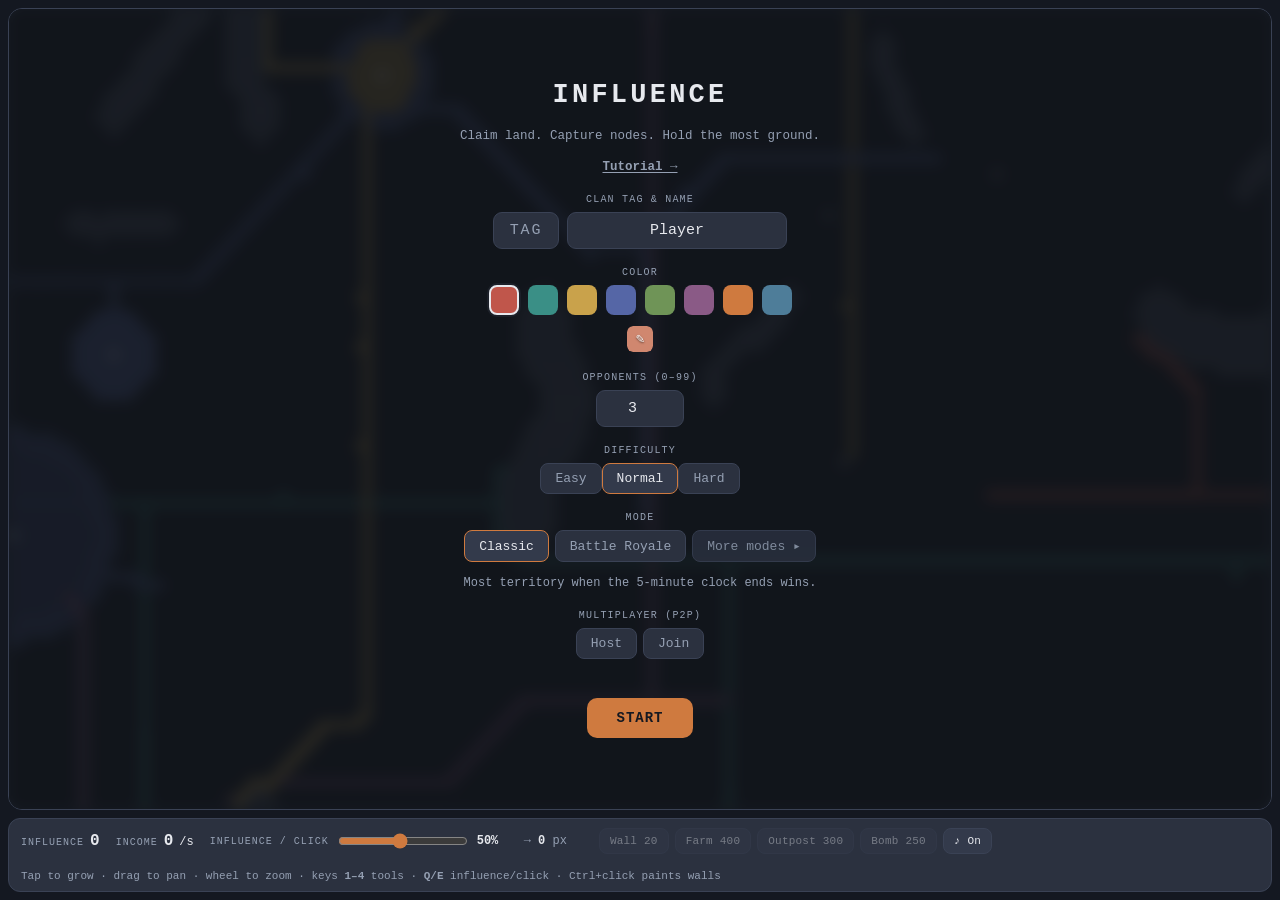
==== commit 769b2482: "Game to the front page, cleaner menu, node levels + attack warnings Structure: index.html is now the" ====
--- a/index.html
+++ b/index.html
@@ -2,247 +2,69 @@
 <html lang="en">
 <head>
 <meta charset="UTF-8">
-<meta name="viewport" content="width=device-width, initial-scale=1.0">
+<meta name="viewport" content="width=device-width, initial-scale=1.0, maximum-scale=1.0, user-scalable=no">
 <link rel="icon" type="image/svg+xml" href="favicon.svg">
-<title>Influence — How to Play</title>
-<style>
-  :root{
-    --bg:#141821;--card:#1c2029;--panel:#2b313f;--line:#3a4255;
-    --ink:#e7e9ee;--muted:#97a2b4;--accent:#cf7a3f;
-    --mono:ui-monospace,"SF Mono","Cascadia Mono",Menlo,Consolas,monospace;
-    --sans:-apple-system,BlinkMacSystemFont,"Segoe UI",Roboto,Helvetica,Arial,sans-serif;
-  }
-  *{box-sizing:border-box;margin:0;padding:0}
-  body{background:var(--bg);color:var(--ink);font-family:var(--sans);line-height:1.6;
-    -webkit-font-smoothing:antialiased;padding:32px 18px 80px}
-  .wrap{max-width:720px;margin:0 auto}
-
-  header{margin-bottom:22px;display:flex;align-items:flex-start;justify-content:space-between;gap:16px;flex-wrap:wrap}
-  header a.play{margin-top:2px}
-  .badge{display:inline-block;font-family:var(--mono);font-size:11px;letter-spacing:.16em;text-transform:uppercase;
-    color:var(--accent);border:1px solid var(--accent);border-radius:20px;padding:3px 11px;margin-bottom:14px}
-  h1{font-family:var(--mono);font-size:34px;font-weight:800;letter-spacing:.06em;text-transform:uppercase}
-  .tag{color:var(--muted);font-size:15px;margin-top:8px}
-
-  section{background:var(--card);border:1px solid var(--line);border-radius:14px;padding:20px 22px;margin-bottom:14px}
-  h2{font-family:var(--mono);font-size:16px;letter-spacing:.05em;text-transform:uppercase;margin-bottom:10px;
-    display:flex;align-items:center;gap:10px}
-  h2::before{content:"";width:10px;height:10px;border-radius:2px;background:var(--accent);flex:none}
-  p{color:#d4dae5;margin:8px 0}
-  p.lead{font-size:16px}
-  b{color:var(--ink);font-weight:600}
-  .accent{color:var(--accent);font-weight:600}
-
-  ul{list-style:none;margin:8px 0}
-  li{position:relative;padding-left:20px;margin:7px 0;color:#d4dae5}
-  li::before{content:"";position:absolute;left:2px;top:9px;width:6px;height:6px;border-radius:50%;background:var(--accent)}
-  ol.steps{counter-reset:s;list-style:none;margin:8px 0}
-  .steps li{padding-left:34px;margin:11px 0}
-  .steps li::before{counter-increment:s;content:counter(s);top:1px;left:0;width:22px;height:22px;border-radius:6px;
-    background:var(--panel);color:var(--ink);font-family:var(--mono);font-size:12px;font-weight:700;
-    display:flex;align-items:center;justify-content:center}
-
-  .kbd{display:inline-block;font-family:var(--mono);font-size:12px;font-weight:700;color:var(--ink);
-    background:var(--panel);border:1px solid var(--line);border-bottom-width:2px;border-radius:6px;
-    padding:1px 8px;margin-right:2px;vertical-align:baseline}
-
-  .cat{font-family:var(--mono);font-size:12px;letter-spacing:.16em;text-transform:uppercase;color:var(--muted);
-    margin:26px 0 12px;display:flex;align-items:center;gap:12px}
-  .cat::after{content:"";flex:1;height:1px;background:var(--line)}
-
-  details.acc{background:var(--card);border:1px solid var(--line);border-radius:14px;margin-bottom:10px}
-  details.acc summary{cursor:pointer;list-style:none;display:flex;align-items:center;gap:10px;padding:15px 20px;
-    font-family:var(--mono);font-size:14px;letter-spacing:.05em;text-transform:uppercase;font-weight:700;user-select:none}
-  details.acc summary::-webkit-details-marker{display:none}
-  details.acc summary::before{content:"";width:10px;height:10px;border-radius:2px;background:var(--accent);flex:none}
-  details.acc summary .cost{color:var(--muted);font-weight:400;font-size:12px;margin-left:4px}
-  details.acc summary::after{content:"+";margin-left:auto;color:var(--muted);font-size:19px;line-height:1;flex:none}
-  details.acc[open] summary::after{content:"–"}
-  details.acc summary:hover{color:var(--accent)}
-  details.acc .inner{padding:0 20px 18px}
-  details.latest{background:rgba(207,122,63,.13);border:1px solid var(--accent);margin-bottom:16px}
-  details.latest summary{color:var(--accent)}
-  details.latest summary::after{color:var(--accent)}
-  details.latest .when{color:var(--muted);font-weight:400;font-size:12px;letter-spacing:.08em;margin-left:6px}
-  a.cl{color:var(--accent);font-family:var(--mono);font-size:12px;font-weight:700;text-decoration:none}
-  a.cl:hover{text-decoration:underline}
-
-  .two{display:grid;grid-template-columns:1fr 1fr;gap:16px}
-  .sub{font-family:var(--mono);font-size:12px;letter-spacing:.08em;text-transform:uppercase;color:var(--muted);margin-bottom:6px}
-  @media (max-width:560px){ .two{grid-template-columns:1fr} h1{font-size:26px} }
-
-  .swatches{display:flex;gap:18px;flex-wrap:wrap;margin:10px 0 4px}
-  .demo{display:flex;align-items:center;gap:10px}
-  .box{width:30px;height:30px;border-radius:6px;border:1px solid rgba(255,255,255,.15)}
-  .demo .t{font-size:13px}.demo .t small{display:block;color:var(--muted);font-size:11px}
-  .caption{font-size:12.5px;color:var(--muted);margin:8px 0 2px}
-
-  /* compact reference rows for tools & modes */
-  .rows{margin:2px 0}
-  .row{display:flex;gap:16px;padding:11px 0;border-top:1px solid var(--line);align-items:baseline}
-  .row:first-child{border-top:none}
-  .rk{flex:0 0 128px;font-family:var(--mono);font-size:13px;color:var(--ink);font-weight:700}
-  .rk .c{color:var(--accent);font-weight:400}
-  .rv{flex:1;font-size:14px;color:#d4dae5}
-  @media (max-width:560px){ .row{flex-direction:column;gap:3px} .rk{flex-basis:auto} }
-
-  .contact{background:linear-gradient(135deg,#2b313f,#242a37);border-color:#4a5266}
-  .discord{font-family:var(--mono);color:var(--accent);font-weight:700}
-  .discord a{text-decoration:none;color:inherit}
-  a.play{display:inline-block;font-family:var(--mono);font-weight:700;letter-spacing:.06em;text-transform:uppercase;
-    text-decoration:none;color:#141821;background:var(--accent);border-radius:10px;padding:12px 26px;margin-top:6px}
-  a.play:hover{filter:brightness(1.08)}
-  footer{color:var(--muted);font-size:12px;text-align:center;margin-top:26px;font-family:var(--mono)}
-  footer a{color:var(--muted)} footer a:hover{color:var(--ink)}
-  .mwc{color:var(--accent);opacity:.75;font-size:11px;margin-top:5px}
-</style>
+<title>Influence</title>
+<link rel="stylesheet" href="influence.css?v=4">
 </head>
-<body>
-<div class="wrap">
-  <header>
-    <div>
-      <div class="badge">Beta</div>
-      <h1>Influence</h1>
-      <p class="tag">Paint the map your colour. Feed your economy. Ruin somebody's afternoon.</p>
-    </div>
-    <a class="play" href="influence.html">Play</a>
-  </header>
-
-  <details class="acc latest">
-    <summary>Latest changes <span class="when">· 2026-07-04</span></summary>
-    <div class="inner">
-      <ul>
-        <li><b>Redesign from player feedback:</b> fewer but more meaningful nodes, an anti-snowball rule so a lead can't steamroll on its own, slower/less robotic bots, a calmer readable opening, clearer bases and countdown, <span class="kbd">Q</span><span class="kbd">E</span> to set influence-per-click, and a Menu button. Still hard — just fairer to read.</li>
-        <li><b>6-character invite codes</b> for friend matches (the old long copy-paste codes still work as a fallback).</li>
-      </ul>
-      <p style="margin-top:10px"><a class="cl" href="changelog.html">Full changelog →</a></p>
-    </div>
-  </details>
-
-  <section>
-    <h2>Start in 20 seconds</h2>
-    <p class="lead">You spend <span class="accent">influence</span> to claim land — one point per cell. Capture <span class="accent">nodes</span> (the ringed dots) to earn more of it. Whoever holds the most ground when the timer ends wins.</p>
-    <ol class="steps">
-      <li><b>Pick your spawn</b> when the round starts — near a couple of nodes, away from rivals.</li>
-      <li><b>Tap toward where you want to grow.</b> Push at enemies, roll over nodes to capture them.</li>
-      <li>Once your economy is steady, spend on <b>walls, farms, outposts and bombs</b> from the bottom bar (keys <span class="kbd">1</span>–<span class="kbd">4</span>).</li>
-    </ol>
-    <p class="caption">That's genuinely all you need to play. Everything below is reference — open a section only when you want the detail.</p>
-  </section>
-
-  <div class="cat">The basics</div>
-
-  <details class="acc">
-    <summary>Land, influence &amp; nodes</summary>
-    <div class="inner">
-      <p>Each cell you own trickles a little income. <b>Nodes</b> pay far more, raise your spending <b>cap</b>, and let you push out further for less. So the loop is simple: <b>grab nodes → earn influence → claim land → grab more nodes.</b></p>
-      <p>Empty land costs <b>1</b> per cell. Enemy land costs more the longer they've held it:</p>
-      <div class="swatches">
-        <div class="demo"><span class="box" style="background:#3a8f86"></span><span class="t">Bright<small>fresh · soft · cheap</small></span></div>
-        <div class="demo"><span class="box" style="background:#245953"></span><span class="t">Dark<small>dug in · tough · pricey</small></span></div>
-      </div>
-      <p>Hit the bright seams; don't grind into dark cores. Two catches keep a lead honest: pushing <b>far from your own nodes</b> costs extra, and once you already <b>dominate the map</b>, new land costs a little more still — your supply lines are stretched. A commanding lead still wins; it just can't steamroll on autopilot.</p>
-      <p>The <b>Influence / click</b> slider (bottom bar) sets how much of your influence each tap spends — low for careful pokes, high to throw everything at one push. Tap <span class="kbd">Q</span>/<span class="kbd">E</span> to step it mid-fight.</p>
-    </div>
-  </details>
-
-  <details class="acc">
-    <summary>Your base &amp; barriers</summary>
-    <div class="inner">
-      <p>You start with a <b>base</b> (the star). Lose it and your income drops <span class="accent">30%</span> until you rebuild one: hold a node until it's fully <b>entrenched</b> (it starts to glow), tap it, and pay <span class="accent">300</span>. Your own base has a bright, pulsing ring so you can always find it.</p>
-      <p>Grey <b>rock barriers</b> can't be owned or crossed — territory flows around them like water. Some are there from the start; new ones keep drifting in <b>mid-round</b> (after a calm opening), so a lane that's open now might close later.</p>
-    </div>
-  </details>
-
-  <details class="acc">
-    <summary>Controls</summary>
-    <div class="inner">
-      <div class="two">
-        <div>
-          <div class="sub">PC</div>
-          <ul>
-            <li><b>Click</b> toward where you want to grow.</li>
-            <li><b>Drag</b> to pan · <b>wheel</b> to zoom · <b>WASD</b> too.</li>
-            <li><span class="kbd">1</span><span class="kbd">2</span><span class="kbd">3</span><span class="kbd">4</span> select Wall / Farm / Outpost / Bomb.</li>
-            <li><span class="kbd">Q</span><span class="kbd">E</span> lower / raise influence-per-click.</li>
-            <li><span class="kbd">M</span> toggles sound · <b>☰ Menu</b> quits to the menu.</li>
-            <li><b>Ctrl+click</b> also paints walls.</li>
-          </ul>
-        </div>
-        <div>
-          <div class="sub">Mobile</div>
-          <ul>
-            <li><b>Tap</b> toward where you want to grow.</li>
-            <li><b>Drag</b> to pan · <b>pinch</b> to zoom.</li>
-            <li>Tools live in the bottom bar.</li>
-            <li>Tap the <b>minimap</b> to jump around.</li>
-          </ul>
+<body> 
+<div id="wrap">
+  <div id="topbar"><div id="scoreboard"></div><div id="clock">0:00</div></div>
+  <div id="stage">
+    <canvas id="game" width="1000" height="667"></canvas>
+    <div id="vig"></div>
+    <canvas id="minimap" width="150" height="101"></canvas>
+    <div id="flash"></div>
+    <div id="spawnHint"></div>
+    <div id="overlay">
+     <div id="ovbox">
+      <div id="otitle">Influence</div>
+      <div id="osub"></div>
+      <div id="setup" class="field" style="gap:18px">
+        <div class="field"><label>Clan tag &amp; name</label><div class="namerow"><input id="tagIn" maxlength="3" placeholder="TAG" autocomplete="off"><input id="nameIn" maxlength="14" value="Player" autocomplete="off"></div></div>
+        <div class="field"><label>Color</label><div id="swatches"></div></div>
+        <div class="field"><label>Opponents (0–99)</label><div id="opps"></div></div>
+        <div class="field"><label>Difficulty</label><div id="diff"></div></div>
+        <div class="field"><label>Mode</label><div id="mode"></div></div>
+        <div class="field"><label>Multiplayer (P2P)</label>
+          <div id="mpBtns"><button class="seg" id="mpHost">Host</button><button class="seg" id="mpJoin">Join</button></div>
+          <div id="mpBtns2"><button class="seg" id="mpAdd" style="display:none">Add Player</button></div>
+          <div id="mpBox" style="display:none">
+            <div class="mpl" id="mpOutL"></div>
+            <div class="mprow"><textarea id="mpOut" readonly spellcheck="false"></textarea><button class="seg" id="mpCopy">Copy</button></div>
+            <div class="mpl" id="mpInL"></div>
+            <div class="mprow"><textarea id="mpIn" spellcheck="false" placeholder="paste code here"></textarea><button class="seg" id="mpApply">Connect</button></div>
+            <div id="mpStatus"></div>
+          </div>
         </div>
       </div>
+      <div id="standings"></div>
+      <button id="obtn">Start</button>
+      <button id="menuBtn2" style="display:none">Main menu</button>
+     </div>
     </div>
-  </details>
+  </div>
+  <div id="bottombar">
+    <div class="stat" id="influence"><span class="k">Influence</span><span class="v">0</span></div>
+    <div class="stat"><span class="k">Income</span><span class="v" id="incomeV">0</span><span class="ctx">/s</span></div>
+    <div class="commit"><span class="k" title="How much of your influence each click spends">Influence / click</span><input id="pct" type="range" min="5" max="100" step="5" value="50"><span id="pctV">50%</span><span class="ctx">&rarr; <b id="budgetV">0</b> px</span></div>
+    <span id="cellInfo"></span>
+    <span id="baseInfo" class="ok"></span>
+    <div id="buildbar">
+      <button id="wallBtn" class="bbtn" title="Hotkey: 1 (or Ctrl+click)" disabled>Wall 20</button>
+      <button id="farmBtn" class="bbtn" title="Hotkey: 2" disabled>Farm 400</button>
+      <button id="outBtn" class="bbtn" title="Hotkey: 3" disabled>Outpost 300</button>
+      <button id="bombBtn" class="bbtn" title="Hotkey: 4" disabled>Bomb 250</button>
+      <button id="sndBtn" class="bbtn" title="Sound on/off (Hotkey: M)">♪ On</button>
+      <button id="menuBtn" class="bbtn" title="Quit to the main menu">☰ Menu</button>
+    </div>
+    <div class="spacer"></div>
+    <div id="hint">Tap to grow · drag to pan · wheel to zoom · keys <b>1–4</b> tools · <b>Q/E</b> influence/click · Ctrl+click paints walls</div>
+  </div>
+</div>
 
-  <div class="cat">Tools — spend from the bottom bar</div>
-
-  <section>
-    <div class="rows">
-      <div class="row"><span class="rk">Wall <span class="c">· 20</span></span><span class="rv">Blocks attackers, <b>25 durability</b>. They chip through it before taking the cell — damage shows as growing cracks. (<span class="kbd">1</span> or Ctrl+click to paint.)</span></div>
-      <div class="row"><span class="rk">Farm <span class="c">· 400</span></span><span class="rv">Your economy engine: <b>+120 influence every 15s</b> and <b>+40 cap</b>. Build it deep in safe territory; it pays for itself in under a minute.</span></div>
-      <div class="row"><span class="rk">Outpost <span class="c">· 300</span></span><span class="rv">Every 12s it claims up to <b>40 nearby cells</b>, preferring enemy land, and acts as a <b>forward base</b> you can expand and bomb from. Chain them toward a rival.</span></div>
-      <div class="row"><span class="rk">Bomb <span class="c">· 250</span></span><span class="rv">Aimed strike: craters enemy land, walls and buildings in your supply range (nodes survive). The crater <b>burns 10s</b> — they can't retake it, you can. <b>25s cooldown.</b></span></div>
-    </div>
-  </section>
-
-  <div class="cat">Game modes</div>
-
-  <section>
-    <div class="rows">
-      <div class="row"><span class="rk">Classic</span><span class="rv">The default. <b>Most territory when the 5-minute timer ends wins.</b></span></div>
-      <div class="row"><span class="rk">Battle Royale</span><span class="rv">No clock. Lose all your land and you're out — <b>last one standing wins.</b></span></div>
-      <div class="row"><span class="rk">King Of The Hill</span><span class="rv">Hold more than half the golden centre zone; that builds your timer. <b>60 cumulative seconds wins</b> (getting knocked off pauses it, doesn't reset it).</span></div>
-      <div class="row"><span class="rk">Domination</span><span class="rv">A race — <b>first to 75% of the map wins.</b> Turbo economy: bombs recharge in 5s, farms pay +250, outposts fire every 6s.</span></div>
-      <div class="row"><span class="rk">The Zone</span><span class="rv">A circular map that <b>collapses 5 times</b> toward a random spot (a red ring warns you 20s ahead). Crushed land and nodes are gone for good. Most ground in the final ring wins.</span></div>
-      <div class="row"><span class="rk">Teams 2v2 / 3v3</span><span class="rv">Bot allies share <b>your colour</b> — no friendly fire, shared supply. <b>Most combined ground wins</b>, or wipe the other team out.</span></div>
-    </div>
-    <p class="caption">On the start screen you set <b>opponents</b> (0–99), <b>difficulty</b> (Easy / Normal / Hard) and the <b>mode</b> — Classic is selected by default; the rest sit under "More modes".</p>
-  </section>
-
-  <div class="cat">Play with a friend</div>
-
-  <details class="acc">
-    <summary>Play with a friend <span class="cost">· P2P</span></summary>
-    <div class="inner">
-      <p>Up to <b>4 humans</b> in one match (you + 3 friends), plus bots — or none at all for a pure friend fight. Your browsers connect <b>directly to each other</b>: no server, no accounts. Works in every mode except Teams.</p>
-      <ol class="steps">
-        <li><b>Host:</b> under "Play with a friend", press <b>Host</b>. A short <b>6-character code</b> appears — send it to your friend over any chat app.</li>
-        <li><b>Friend:</b> press <b>Join</b>, type that code, press <b>Connect</b>. You're in — no reply needed.</li>
-        <li><b>Host:</b> press <b>Add Player</b> for each extra friend (up to 3), then pick the mode, difficulty and bot count and press <b>Start</b>. Everyone chooses their own spawn.</li>
-      </ol>
-      <p class="caption">If two players pick the same colour, one is changed automatically. After a round the host presses <b>Play again</b> to rematch — no reconnecting. (If the code service is ever unreachable it falls back to longer copy-paste codes: you send an invite code, your friend sends a reply code back, you paste it. Some strict corporate/mobile networks can block the direct connection.)</p>
-    </div>
-  </details>
-
-  <section>
-    <h2>Quick tips</h2>
-    <ul>
-      <li>Grab the nearest nodes first — always. They fund everything.</li>
-      <li>Bright enemy edges are cheap; dark cores are a money pit — go around them, or bomb them open.</li>
-      <li>Farm early on safe ground, outpost toward the enemy, bomb the stubborn bits.</li>
-      <li>Watch for cracks on walls — yours and theirs.</li>
-      <li>In a timed game, territory only counts at 0:00 — spend your whole bar in the last few seconds.</li>
-    </ul>
-  </section>
-
-  <section class="contact">
-    <h2>It's a beta</h2>
-    <p>Expect things to change, break and get better. Ideas, bugs, balance gripes — I'd genuinely love to hear them.</p>
-    <p>Find me on Discord: <span class="discord"><a href="https://discord.com/users/319246364246540288/">@evropiani</a></span></p>
-    <a class="play" href="influence.html">Play</a>
-  </section>
-
-  <footer>Influence · Beta · © 2026 evropiani · <a href="imprint.html">Imprint</a>
-    <div class="mwc">✳ Made with Claude</div>
-  </footer>
-</div>
+<script src="sound.js?v=4" defer></script>
+<script src="net.js?v=4" defer></script>
+<script src="influence.js?v=4" defer></script>
 </body>
 </html>
--- a/influence.css
+++ b/influence.css
@@ -0,0 +1,133 @@
+  :root{
+    --bg:#1c2029;
+    --panel:#2b313f;--panel-2:#333a4b;--line:#3a4255;
+    --ink:#e7e9ee;--muted:#95a0b3;--accent:#cf7a3f;--bad:#c0564b;
+    --mono:ui-monospace,"SF Mono","Cascadia Mono",Menlo,Consolas,"Liberation Mono",monospace;
+  }
+  *{box-sizing:border-box;margin:0;padding:0}
+  html,body{height:100%}
+  body{background:#141821;color:var(--ink);font-family:var(--mono);-webkit-font-smoothing:antialiased;
+    overflow:hidden;user-select:none;-webkit-user-select:none}
+  #wrap{width:100vw;height:100vh;height:100dvh;display:flex;flex-direction:column;gap:8px;padding:8px}
+
+  #topbar{display:flex;align-items:center;gap:10px;background:var(--panel);border:1px solid var(--line);border-radius:12px;padding:8px 10px}
+  #scoreboard{display:flex;gap:8px;flex:1;flex-wrap:wrap;min-width:0}
+  .pill{display:flex;align-items:center;gap:7px;background:var(--panel-2);border:1px solid var(--line);border-radius:8px;padding:5px 9px;min-width:0}
+  .pill.dead{opacity:.32}
+  .chip{width:11px;height:11px;border-radius:3px;flex:none}
+  .pill .name{font-size:11px;letter-spacing:.05em;text-transform:uppercase;color:var(--muted);white-space:nowrap;overflow:hidden;text-overflow:ellipsis;max-width:88px}
+  .pill .pct{font-size:13px;font-variant-numeric:tabular-nums;font-weight:600}
+  #clock{font-size:22px;font-variant-numeric:tabular-nums;font-weight:700;letter-spacing:.04em;padding:0 6px;flex:none}
+  #clock.warn{color:var(--accent)}
+
+  #stage{position:relative;flex:1;min-height:0;width:100%;border-radius:14px;overflow:hidden;border:1px solid var(--line);background:var(--bg)}
+  #game{display:block;width:100%;height:100%;touch-action:none;cursor:grab;image-rendering:pixelated}
+  #game.grabbing{cursor:grabbing}
+  #minimap{position:absolute;right:10px;bottom:10px;width:150px;height:101px;background:rgba(20,24,32,.85);border:1px solid var(--line);border-radius:8px;cursor:pointer;touch-action:none;image-rendering:pixelated}
+
+  #flash{position:absolute;left:50%;top:12px;transform:translateX(-50%) translateY(-6px);background:rgba(20,24,32,.92);border:1px solid var(--line);color:var(--ink);font-size:12px;letter-spacing:.03em;padding:7px 13px;border-radius:9px;pointer-events:none;opacity:0;transition:opacity .18s,transform .18s;white-space:nowrap}
+  #flash.show{opacity:1;transform:translateX(-50%) translateY(0)}
+
+  #bottombar{display:flex;align-items:center;gap:16px;flex-wrap:wrap;background:var(--panel);border:1px solid var(--line);border-radius:12px;padding:9px 12px;font-size:12px}
+  .stat{display:flex;align-items:baseline;gap:6px}
+  .stat .k{color:var(--muted);text-transform:uppercase;font-size:10px;letter-spacing:.1em}
+  .stat .v{font-size:16px;font-variant-numeric:tabular-nums;font-weight:700}
+  .commit{display:flex;align-items:center;gap:9px}
+  .commit .k{color:var(--muted);text-transform:uppercase;font-size:10px;letter-spacing:.1em}
+  #pct{width:130px;accent-color:var(--accent);height:22px;cursor:pointer}
+  #pctV{font-variant-numeric:tabular-nums;font-weight:700;min-width:38px}
+  .commit .ctx{color:var(--muted)}.commit .ctx b{color:var(--ink);font-variant-numeric:tabular-nums}
+  #cellInfo{color:var(--muted)}
+  #buildbar{display:flex;gap:6px}
+  .bbtn{font-family:var(--mono);font-size:11px;letter-spacing:.02em;color:var(--ink);background:var(--panel-2);border:1px solid var(--line);border-radius:8px;padding:6px 10px;cursor:pointer;white-space:nowrap}
+  .bbtn:hover:not(:disabled){border-color:var(--accent)}
+  .bbtn.on{background:var(--accent);color:#141821;border-color:var(--accent);font-weight:700}
+  .bbtn:disabled{opacity:.4;cursor:default}
+  .bbtn.cooling{opacity:.55;color:var(--muted)}
+  #spawnHint{position:absolute;left:50%;top:12px;transform:translateX(-50%);background:rgba(20,24,32,.92);border:1px solid var(--accent);color:var(--ink);font-size:13px;letter-spacing:.02em;padding:8px 16px;border-radius:10px;pointer-events:none;white-space:nowrap;display:none;z-index:3}
+  .spacer{flex:1}
+  #hint{color:var(--muted);font-size:11px;text-align:right}
+
+  #overlay{position:absolute;inset:0;overflow-y:auto;-webkit-overflow-scrolling:touch;touch-action:pan-y;background:rgba(20,24,32,.68);backdrop-filter:blur(2px)}
+  #overlay.hidden{display:none}
+  #ovbox{min-height:100%;display:flex;flex-direction:column;align-items:center;justify-content:center;gap:16px;text-align:center;padding:22px}
+  #otitle{font-size:27px;font-weight:800;letter-spacing:.12em;text-transform:uppercase}
+  #osub{color:var(--muted);font-size:12.5px;line-height:1.7;max-width:480px}
+  #osub b{color:var(--ink);font-weight:600}
+  #osub a.howto{color:inherit;text-decoration:underline;text-underline-offset:2px;font-weight:600}
+  .field{display:flex;flex-direction:column;gap:7px;align-items:center}
+  .field label{font-size:10px;letter-spacing:.12em;text-transform:uppercase;color:var(--muted)}
+  #nameIn{font-family:var(--mono);font-size:15px;text-align:center;color:var(--ink);background:var(--panel);border:1px solid var(--line);border-radius:9px;padding:9px 14px;width:220px}
+  #nameIn:focus{outline:2px solid var(--accent);outline-offset:1px}
+  .namerow{display:flex;gap:8px;align-items:center}
+  #tagIn{font-family:var(--mono);font-size:15px;text-align:center;color:var(--ink);background:var(--panel);border:1px solid var(--line);border-radius:9px;padding:9px 6px;width:66px;text-transform:uppercase;letter-spacing:.12em}
+  #tagIn:focus{outline:2px solid var(--accent);outline-offset:1px}
+  #tagIn::placeholder{color:var(--muted)}
+  input[type=color].sw{padding:0;background:none;-webkit-appearance:none;appearance:none}
+  input[type=color].sw::-webkit-color-swatch-wrapper{padding:0}
+  input[type=color].sw::-webkit-color-swatch{border:none;border-radius:6px}
+  input[type=color].sw::-moz-color-swatch{border:none;border-radius:6px}
+  .pickhint{font-size:10px;color:var(--muted);margin-top:2px}
+  #baseInfo{color:var(--bad);font-weight:600}
+  #baseInfo.ok{display:none}
+  #swatches{display:flex;gap:9px;flex-wrap:wrap;justify-content:center;align-items:center;max-width:340px}
+  .sw{width:30px;height:30px;border-radius:8px;cursor:pointer;border:2px solid transparent;transition:transform .08s}
+  .sw:hover{transform:scale(1.08)}.sw.sel{border-color:var(--ink);box-shadow:0 0 0 2px var(--bg)}
+  .sw:focus-visible{outline:2px solid var(--ink);outline-offset:2px}
+  .customwrap{position:relative;display:inline-block;line-height:0;border-radius:8px}
+  .customwrap>.sw{display:block}
+  .customwrap.sel>.sw{border-color:var(--ink);box-shadow:0 0 0 2px var(--bg)}
+  .customwrap>.pen{position:absolute;inset:0;display:flex;align-items:center;justify-content:center;font-size:14px;line-height:1;color:#fff;text-shadow:0 1px 2px rgba(0,0,0,.7);pointer-events:none}
+  .numin{font-family:var(--mono);font-size:15px;text-align:center;color:var(--ink);background:var(--panel);border:1px solid var(--line);border-radius:9px;padding:9px 8px;width:88px}
+  .numin:focus{outline:2px solid var(--accent);outline-offset:1px}
+  #opps{display:flex;gap:6px}
+  .seg{font-family:var(--mono);font-size:13px;color:var(--muted);background:var(--panel);border:1px solid var(--line);border-radius:8px;padding:7px 14px;cursor:pointer}
+  .seg.sel{color:var(--ink);background:var(--panel-2);border-color:var(--accent)}
+  .seg:focus-visible{outline:2px solid var(--ink);outline-offset:2px}
+  #mode{display:flex;gap:6px;flex-wrap:wrap;justify-content:center}
+  #mpBtns{display:flex;gap:6px;justify-content:center}
+  #mpBox{display:flex;flex-direction:column;gap:6px;align-items:center;margin-top:8px;width:min(440px,86vw)}
+  .mpl{font-size:10px;letter-spacing:.08em;text-transform:uppercase;color:var(--muted);align-self:flex-start}
+  .mprow{display:flex;gap:6px;width:100%;align-items:stretch}
+  #mpOut,#mpIn{flex:1;height:52px;resize:none;font-family:var(--mono);font-size:10px;color:var(--ink);
+    background:var(--panel);border:1px solid var(--line);border-radius:8px;padding:6px;word-break:break-all}
+  #mpOut:focus,#mpIn:focus{outline:2px solid var(--accent);outline-offset:1px}
+  #mpStatus{font-size:11px;color:var(--accent);min-height:15px}
+  #mpOut.code6{height:auto;font-size:26px;font-weight:800;letter-spacing:.28em;text-align:center;text-transform:uppercase;padding:12px 6px 12px 12px;color:var(--accent)}
+  .sbc{display:flex;align-items:center;gap:7px;background:var(--panel-2);border:1px solid var(--line);border-radius:8px;padding:5px 11px}
+  .sbc .chip{width:11px;height:11px;border-radius:3px;flex:none}
+  .sbc .sbk{color:var(--muted);text-transform:uppercase;font-size:10px;letter-spacing:.08em}
+  .sbc .sbv{font-size:14px;font-variant-numeric:tabular-nums;font-weight:700}
+  .sbc .sbsep{color:var(--line)}
+  #standings{display:flex;flex-direction:column;gap:6px;font-size:13px;min-width:240px}
+  #standings .row{display:flex;align-items:center;gap:9px}
+  #standings .row .nm{flex:1;text-align:left;text-transform:uppercase;letter-spacing:.04em;overflow:hidden;text-overflow:ellipsis}
+  #standings .row .vv{font-variant-numeric:tabular-nums;font-weight:700}
+  #obtn{font-family:var(--mono);font-size:14px;font-weight:700;letter-spacing:.07em;text-transform:uppercase;color:#141821;background:var(--accent);border:none;border-radius:10px;padding:12px 30px;cursor:pointer;transition:transform .1s,filter .15s}
+  #obtn:hover{filter:brightness(1.08)}#obtn:active{transform:scale(.97)}#obtn:focus-visible{outline:2px solid var(--ink);outline-offset:3px}
+
+  @media (max-width:560px){
+    #clock{font-size:18px}.pill .name{display:none}#otitle{font-size:21px}
+    #minimap{width:104px;height:70px}#hint{display:none}#pct{width:104px}
+    #bottombar{gap:12px;font-size:11px}#cellInfo{display:none}
+  }
+
+  /* On the main menu: blur/dim the live demo behind the panel and hide the in-game HUD (the top
+     colour percentages + 0:00 timer confused first-time players). */
+  body.menu #game{filter:blur(7px) brightness(.5) saturate(.85);transition:filter .2s}
+  body.menu #topbar{display:none}
+  body.menu #minimap{visibility:hidden}
+  body.menu #menuBtn{display:none}
+
+  /* subtle vignette so the board reads with a little depth */
+  #vig{position:absolute;inset:0;pointer-events:none;box-shadow:inset 0 0 130px rgba(0,0,0,.42)}
+  body.menu #vig{display:none}
+
+  /* "More modes" disclosure in the setup screen */
+  .moretoggle{opacity:.85}
+  .morebox{flex-basis:100%;display:flex;gap:8px;flex-wrap:wrap;justify-content:center;margin-top:10px;padding-top:10px;border-top:1px solid var(--line)}
+  .modedesc{flex-basis:100%;font-size:12px;color:var(--muted);text-align:center;margin-top:8px;min-height:16px}
+
+  /* secondary "Main menu" button on the results screen */
+  #menuBtn2{font-family:var(--mono);font-size:12px;letter-spacing:.05em;text-transform:uppercase;color:var(--muted);background:transparent;border:1px solid var(--line);border-radius:9px;padding:9px 20px;margin-top:9px;cursor:pointer}
+  #menuBtn2:hover{color:var(--ink);border-color:var(--accent)}
